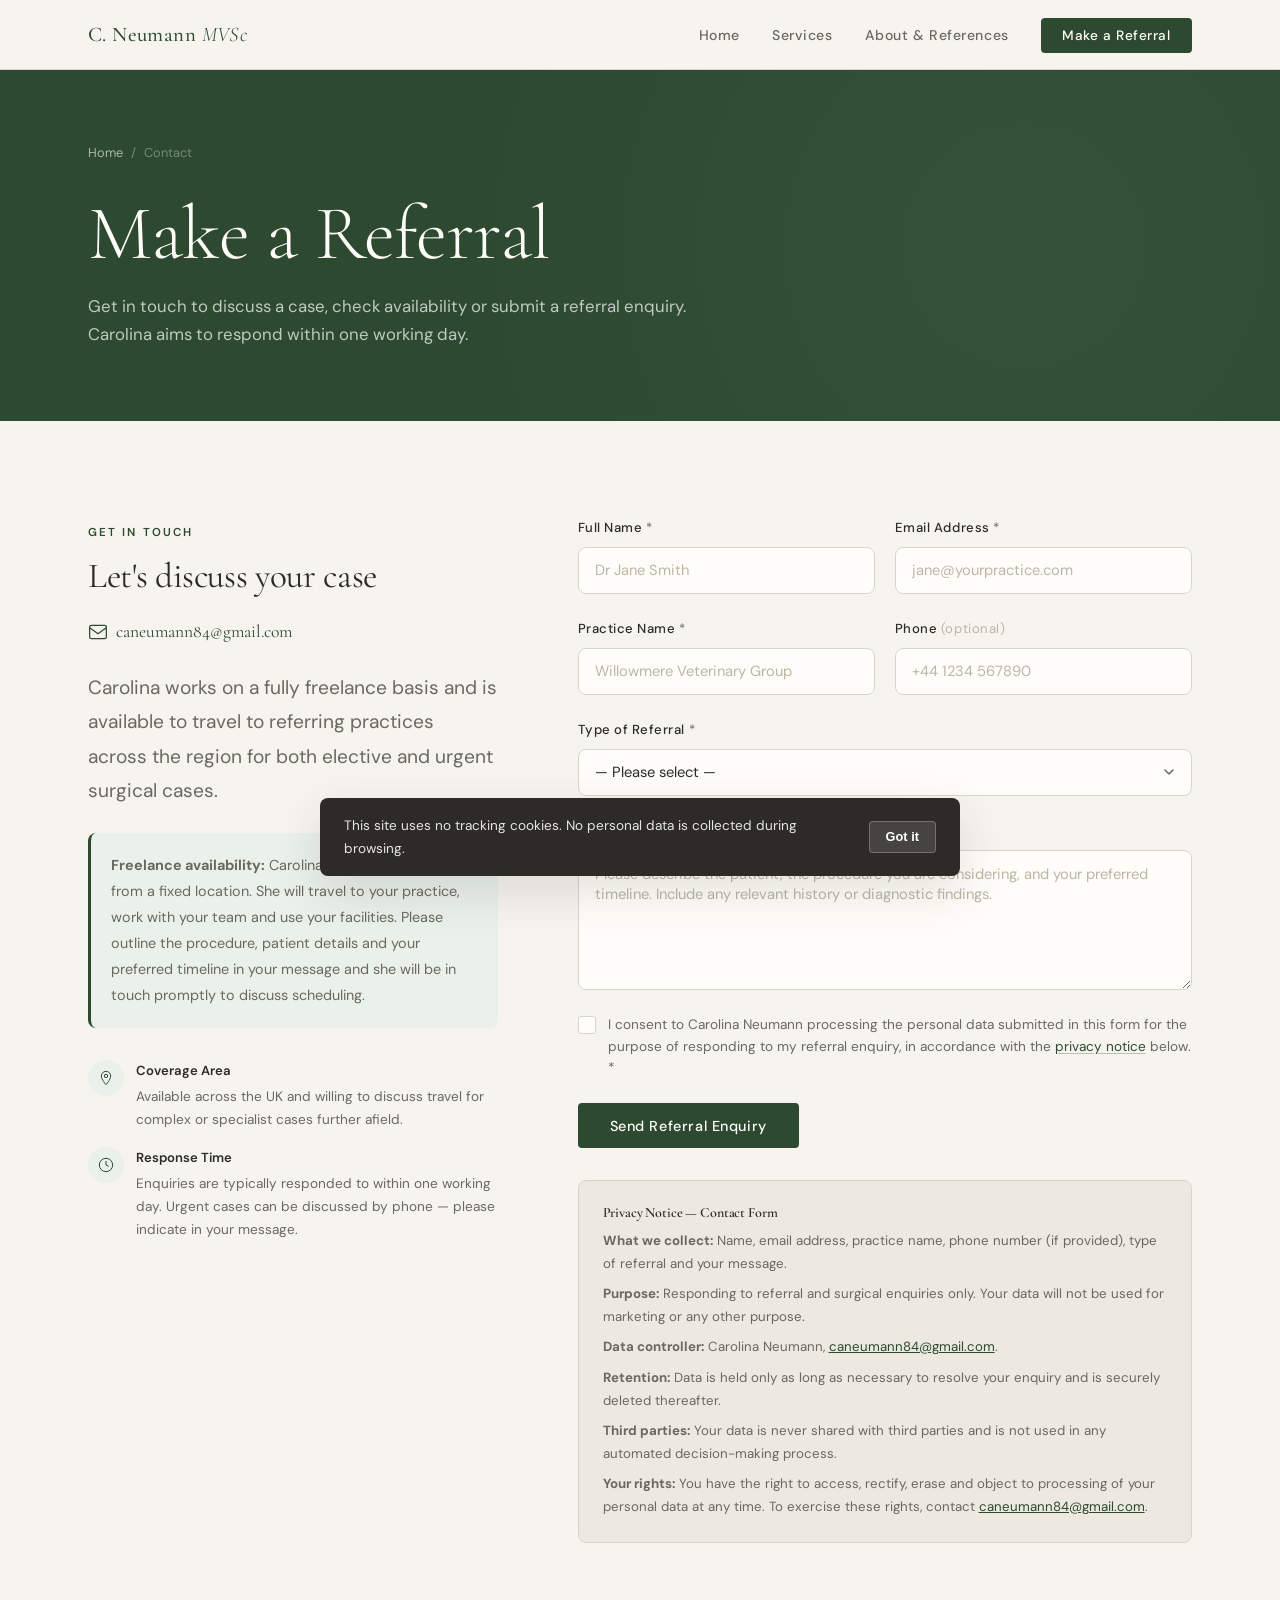
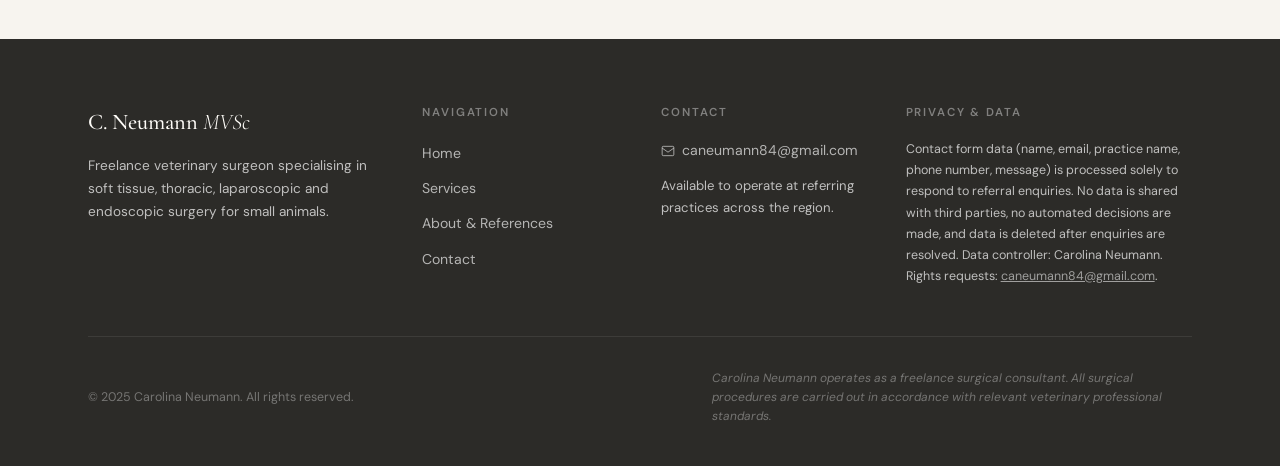
==== contact.html @ 595d8299 "Add complete multi-page website for Carolina Neumann MVSc 4-page static site (index, services, refer" ====
<!DOCTYPE html>
<html lang="en">
<head>
  <meta charset="UTF-8" />
  <meta name="viewport" content="width=device-width, initial-scale=1.0" />
  <meta name="description" content="Contact Carolina Neumann MVSc to make a surgical referral or discuss an upcoming case. Available to operate at referring practices across the region." />
  <meta name="robots" content="index, follow" />

  <!-- Canonical & hreflang -->
  <link rel="canonical" href="https://www.neumannvet.es/contact.html" />
  <link rel="alternate" hreflang="es"        href="https://www.neumannvet.es/contact.html" />
  <link rel="alternate" hreflang="ca"        href="https://www.neumannvet.es/contact.html" />
  <link rel="alternate" hreflang="en"        href="https://www.neumannvet.es/contact.html" />
  <link rel="alternate" hreflang="x-default" href="https://www.neumannvet.es/contact.html" />

  <!-- Open Graph -->
  <meta property="og:type"        content="website" />
  <meta property="og:title"       content="Contact &amp; Referrals — Carolina Neumann MVSc" />
  <meta property="og:description" content="Make a surgical referral or discuss your case with Carolina Neumann, freelance veterinary surgeon." />
  <meta property="og:url"         content="https://www.neumannvet.es/contact.html" />

  <!-- Twitter Card -->
  <meta name="twitter:card"        content="summary_large_image" />
  <meta name="twitter:title"       content="Contact &amp; Referrals — Carolina Neumann MVSc" />
  <meta name="twitter:description" content="Make a surgical referral or discuss your case with Carolina Neumann." />

  <title>Contact &amp; Referrals — Carolina Neumann MVSc · Veterinary Surgeon</title>

  <link rel="preconnect" href="https://fonts.googleapis.com" />
  <link rel="preconnect" href="https://fonts.gstatic.com" crossorigin />
  <link rel="stylesheet" href="style.css" />
</head>
<body>

  <!-- ── Navigation ──────────────────────────────────────── -->
  <header class="nav" role="banner">
    <div class="container nav__inner">
      <a href="index.html" class="nav__brand" aria-label="Carolina Neumann — Home">
        C. Neumann <span>MVSc</span>
      </a>

      <nav aria-label="Primary navigation">
        <ul class="nav__links" role="list">
          <li><a href="index.html"      class="nav__link">Home</a></li>
          <li><a href="services.html"   class="nav__link">Services</a></li>
          <li><a href="references.html" class="nav__link">About &amp; References</a></li>
          <li><a href="contact.html"    class="nav__link nav__cta" aria-current="page">Make a Referral</a></li>
        </ul>
      </nav>

      <button class="nav__hamburger" aria-label="Open navigation menu" aria-expanded="false" aria-controls="mobileMenu">
        <span></span><span></span><span></span>
      </button>
    </div>
  </header>

  <!-- Mobile menu -->
  <nav id="mobileMenu" class="nav__mobile" aria-label="Mobile navigation">
    <a href="index.html"      class="nav__link">Home</a>
    <a href="services.html"   class="nav__link">Services</a>
    <a href="references.html" class="nav__link">About &amp; References</a>
    <a href="contact.html"    class="nav__link">Make a Referral</a>
  </nav>

  <main id="main-content">

    <!-- ── Page Header ───────────────────────────────────── -->
    <section class="page-header" aria-labelledby="pageTitle">
      <div class="container">
        <nav class="breadcrumb" aria-label="Breadcrumb">
          <a href="index.html">Home</a>
          <span aria-hidden="true">/</span>
          <span aria-current="page">Contact</span>
        </nav>
        <h1 id="pageTitle">Make a Referral</h1>
        <p>
          Get in touch to discuss a case, check availability or submit a referral enquiry.
          Carolina aims to respond within one working day.
        </p>
      </div>
    </section>

    <!-- ── Contact Section ───────────────────────────────── -->
    <section class="section" aria-labelledby="contactTitle">
      <div class="container contact-grid">

        <!-- Left: Contact Info -->
        <div class="contact-info reveal">
          <span class="section-label">Get in Touch</span>
          <h2 id="contactTitle" style="margin-bottom:1.25rem; font-size:clamp(1.6rem,3vw,2.2rem);">
            Let's discuss your case
          </h2>

          <a href="mailto:caneumann84@gmail.com" class="contact-info__email">
            <svg viewBox="0 0 24 24" aria-hidden="true"><rect x="2" y="4" width="20" height="16" rx="2"/><path d="M2 7l10 7 10-7"/></svg>
            caneumann84@gmail.com
          </a>

          <p class="lead" style="margin-bottom:1.5rem;">
            Carolina works on a fully freelance basis and is available to travel to
            referring practices across the region for both elective and urgent surgical cases.
          </p>

          <div class="contact-note" role="note">
            <strong>Freelance availability:</strong> Carolina does not operate from a fixed
            location. She will travel to your practice, work with your team and use your
            facilities. Please outline the procedure, patient details and your preferred
            timeline in your message and she will be in touch promptly to discuss scheduling.
          </div>

          <div class="stack mt-md" style="gap:1rem;">

            <div style="display:flex; gap:0.75rem; align-items:flex-start;">
              <div style="width:36px;height:36px;min-width:36px;border-radius:50%;background:var(--clr-green-lt);display:flex;align-items:center;justify-content:center;">
                <svg width="16" height="16" viewBox="0 0 24 24" fill="none" stroke="var(--clr-green)" stroke-width="1.5" aria-hidden="true"><path d="M12 2C8.1 2 5 5.1 5 9c0 5.2 7 13 7 13s7-7.8 7-13c0-3.9-3.1-7-7-7z"/><circle cx="12" cy="9" r="2.5"/></svg>
              </div>
              <div>
                <div style="font-size:0.82rem;font-weight:600;margin-bottom:0.15rem;">Coverage Area</div>
                <p style="font-size:0.85rem;color:var(--clr-muted);max-width:100%;">Available across the UK and willing to discuss travel for complex or specialist cases further afield.</p>
              </div>
            </div>

            <div style="display:flex; gap:0.75rem; align-items:flex-start;">
              <div style="width:36px;height:36px;min-width:36px;border-radius:50%;background:var(--clr-green-lt);display:flex;align-items:center;justify-content:center;">
                <svg width="16" height="16" viewBox="0 0 24 24" fill="none" stroke="var(--clr-green)" stroke-width="1.5" aria-hidden="true"><circle cx="12" cy="12" r="10"/><polyline points="12 6 12 12 16 14"/></svg>
              </div>
              <div>
                <div style="font-size:0.82rem;font-weight:600;margin-bottom:0.15rem;">Response Time</div>
                <p style="font-size:0.85rem;color:var(--clr-muted);max-width:100%;">Enquiries are typically responded to within one working day. Urgent cases can be discussed by phone — please indicate in your message.</p>
              </div>
            </div>

          </div>
        </div>

        <!-- Right: Form -->
        <div class="reveal reveal-delay-1">

          <form
            id="contactForm"
            novalidate
            aria-labelledby="formTitle"
          >
            <h3 id="formTitle" class="sr-only">Referral enquiry form</h3>

            <div class="form">

              <div class="form__row">

                <div class="form__group" data-field="name">
                  <label class="form__label" for="name">Full Name <span aria-hidden="true">*</span></label>
                  <input
                    class="form__input"
                    type="text"
                    id="name"
                    name="name"
                    autocomplete="name"
                    placeholder="Dr Jane Smith"
                    aria-required="true"
                    aria-describedby="name-error"
                  />
                  <span class="form__error" id="name-error" role="alert" aria-live="polite"></span>
                </div>

                <div class="form__group" data-field="email">
                  <label class="form__label" for="email">Email Address <span aria-hidden="true">*</span></label>
                  <input
                    class="form__input"
                    type="email"
                    id="email"
                    name="email"
                    autocomplete="email"
                    placeholder="jane@yourpractice.com"
                    aria-required="true"
                    aria-describedby="email-error"
                  />
                  <span class="form__error" id="email-error" role="alert" aria-live="polite"></span>
                </div>

              </div>

              <div class="form__row">

                <div class="form__group" data-field="practice">
                  <label class="form__label" for="practice">Practice Name <span aria-hidden="true">*</span></label>
                  <input
                    class="form__input"
                    type="text"
                    id="practice"
                    name="practice"
                    autocomplete="organization"
                    placeholder="Willowmere Veterinary Group"
                    aria-required="true"
                    aria-describedby="practice-error"
                  />
                  <span class="form__error" id="practice-error" role="alert" aria-live="polite"></span>
                </div>

                <div class="form__group" data-field="phone">
                  <label class="form__label" for="phone">Phone <span style="font-weight:400; color:var(--clr-stone);">(optional)</span></label>
                  <input
                    class="form__input"
                    type="tel"
                    id="phone"
                    name="phone"
                    autocomplete="tel"
                    placeholder="+44 1234 567890"
                    aria-describedby="phone-hint"
                  />
                  <span id="phone-hint" class="form__error" style="display:none;"></span>
                </div>

              </div>

              <div class="form__group" data-field="referral">
                <label class="form__label" for="referral">Type of Referral <span aria-hidden="true">*</span></label>
                <select
                  class="form__select"
                  id="referral"
                  name="referral"
                  aria-required="true"
                  aria-describedby="referral-error"
                >
                  <option value="">— Please select —</option>
                  <option value="soft-tissue">Soft Tissue Surgery</option>
                  <option value="thoracic">Thoracic Surgery</option>
                  <option value="laparoscopic">Laparoscopic Surgery</option>
                  <option value="endoscopy">Endoscopy</option>
                  <option value="other">Other / Unsure</option>
                </select>
                <span class="form__error" id="referral-error" role="alert" aria-live="polite"></span>
              </div>

              <div class="form__group" data-field="message">
                <label class="form__label" for="message">
                  Message <span aria-hidden="true">*</span>
                </label>
                <textarea
                  class="form__textarea"
                  id="message"
                  name="message"
                  placeholder="Please describe the patient, the procedure you are considering, and your preferred timeline. Include any relevant history or diagnostic findings."
                  aria-required="true"
                  aria-describedby="message-error"
                ></textarea>
                <span class="form__error" id="message-error" role="alert" aria-live="polite"></span>
              </div>

              <!-- GDPR Consent -->
              <div class="form__group" data-field="gdpr">
                <label class="form__checkbox">
                  <input
                    type="checkbox"
                    id="gdpr"
                    name="gdpr"
                    aria-required="true"
                    aria-describedby="gdpr-error gdpr-notice"
                  />
                  <span class="form__checkbox-label">
                    I consent to Carolina Neumann processing the personal data submitted in
                    this form for the purpose of responding to my referral enquiry, in
                    accordance with the
                    <a href="#gdpr-policy">privacy notice</a> below.
                    <span aria-hidden="true"> *</span>
                  </span>
                </label>
                <span class="form__error" id="gdpr-error" role="alert" aria-live="polite"></span>
              </div>

              <button type="submit" class="btn btn--primary" style="align-self:flex-start; min-width:200px;">
                Send Referral Enquiry
              </button>

            </div><!-- /.form -->
          </form>

          <!-- Success message -->
          <div
            id="formSuccess"
            class="form__success"
            role="alert"
            aria-live="polite"
            tabindex="-1"
          >
            <h4>Enquiry received</h4>
            <p>Thank you, Carolina will be in touch shortly.</p>
          </div>

          <!-- GDPR Notice -->
          <div class="gdpr-box mt-md" id="gdpr-policy" role="region" aria-labelledby="gdprHeading">
            <h4 id="gdprHeading">Privacy Notice — Contact Form</h4>
            <p>
              <strong>What we collect:</strong> Name, email address, practice name,
              phone number (if provided), type of referral and your message.
            </p>
            <p style="margin-top:0.5rem;">
              <strong>Purpose:</strong> Responding to referral and surgical enquiries only.
              Your data will not be used for marketing or any other purpose.
            </p>
            <p style="margin-top:0.5rem;">
              <strong>Data controller:</strong> Carolina Neumann,
              <a href="mailto:caneumann84@gmail.com">caneumann84@gmail.com</a>.
            </p>
            <p style="margin-top:0.5rem;">
              <strong>Retention:</strong> Data is held only as long as necessary to resolve
              your enquiry and is securely deleted thereafter.
            </p>
            <p style="margin-top:0.5rem;">
              <strong>Third parties:</strong> Your data is never shared with third parties
              and is not used in any automated decision-making process.
            </p>
            <p style="margin-top:0.5rem;">
              <strong>Your rights:</strong> You have the right to access, rectify, erase
              and object to processing of your personal data at any time. To exercise these
              rights, contact
              <a href="mailto:caneumann84@gmail.com">caneumann84@gmail.com</a>.
            </p>
          </div>

        </div><!-- /right col -->

      </div>
    </section>

  </main>

  <!-- ── Footer ────────────────────────────────────────────── -->
  <footer class="footer" role="contentinfo">
    <div class="container">
      <div class="footer__grid">

        <div>
          <div class="footer__brand">C. Neumann <span>MVSc</span></div>
          <p class="footer__tagline">
            Freelance veterinary surgeon specialising in soft tissue, thoracic,
            laparoscopic and endoscopic surgery for small animals.
          </p>
        </div>

        <div>
          <div class="footer__heading">Navigation</div>
          <ul class="footer__links" role="list">
            <li><a href="index.html"      class="footer__link">Home</a></li>
            <li><a href="services.html"   class="footer__link">Services</a></li>
            <li><a href="references.html" class="footer__link">About &amp; References</a></li>
            <li><a href="contact.html"    class="footer__link">Contact</a></li>
          </ul>
        </div>

        <div>
          <div class="footer__heading">Contact</div>
          <a href="mailto:caneumann84@gmail.com" class="footer__email">
            <svg width="14" height="14" viewBox="0 0 24 24" fill="none" stroke="currentColor" stroke-width="1.5" aria-hidden="true"><rect x="2" y="4" width="20" height="16" rx="2"/><path d="M2 7l10 7 10-7"/></svg>
            caneumann84@gmail.com
          </a>
          <p class="footer__tagline" style="font-size:0.82rem;">
            Available to operate at referring practices across the region.
          </p>
        </div>

        <div>
          <div class="footer__heading">Privacy &amp; Data</div>
          <p class="footer__gdpr">
            Contact form data (name, email, practice name, phone number, message) is
            processed solely to respond to referral enquiries. No data is shared with
            third parties, no automated decisions are made, and data is deleted after
            enquiries are resolved. Data controller: Carolina Neumann.
            Rights requests: <a href="mailto:caneumann84@gmail.com">caneumann84@gmail.com</a>.
          </p>
        </div>

      </div>

      <div class="footer__bottom">
        <p>&copy; 2025 Carolina Neumann. All rights reserved.</p>
        <p class="footer__disclaimer">
          Carolina Neumann operates as a freelance surgical consultant. All surgical
          procedures are carried out in accordance with relevant veterinary professional standards.
        </p>
      </div>
    </div>
  </footer>

  <!-- ── Cookie Banner ──────────────────────────────────────── -->
  <div class="cookie-banner" role="region" aria-label="Cookie notice" id="cookieBanner">
    <p>This site uses no tracking cookies. No personal data is collected during browsing.</p>
    <button class="cookie-banner__btn" aria-label="Dismiss cookie notice">Got it</button>
  </div>

  <!-- Visually hidden utility class -->
  <style>.sr-only{position:absolute;width:1px;height:1px;padding:0;margin:-1px;overflow:hidden;clip:rect(0,0,0,0);white-space:nowrap;border:0;}</style>

  <script src="main.js" defer></script>
</body>
</html>
---- style.css ----
/* ============================================================
   C. Neumann MVSc — Shared Stylesheet
   ============================================================ */

/* ── Google Fonts ─────────────────────────────────────────── */
@import url('https://fonts.googleapis.com/css2?family=Cormorant+Garamond:ital,wght@0,300;0,400;0,500;0,600;0,700;1,400;1,500&family=DM+Sans:ital,opsz,wght@0,9..40,300;0,9..40,400;0,9..40,500;0,9..40,600;1,9..40,400&display=swap');

/* ── CSS Custom Properties ───────────────────────────────── */
:root {
  --clr-bg:        #F7F4EF;
  --clr-bg-alt:    #EDE9E1;
  --clr-green:     #2D4A30;
  --clr-green-mid: #3E6441;
  --clr-green-lt:  #EAF0EA;
  --clr-stone:     #BEB5A4;
  --clr-text:      #2C2B28;
  --clr-muted:     #6B6860;
  --clr-white:     #FFFDF9;
  --clr-border:    #D9D4CA;

  --ff-serif: 'Cormorant Garamond', Georgia, serif;
  --ff-sans:  'DM Sans', system-ui, sans-serif;

  --nav-h: 70px;
  --max-w: 1200px;
  --section-gap: 6rem;

  --radius-sm: 4px;
  --radius-md: 8px;
  --radius-lg: 16px;

  --shadow-sm: 0 2px 8px rgba(44, 43, 40, 0.06);
  --shadow-md: 0 6px 24px rgba(44, 43, 40, 0.10);
  --shadow-lg: 0 16px 48px rgba(44, 43, 40, 0.13);

  --transition: 0.3s ease;
}

/* ── Reset & Base ─────────────────────────────────────────── */
*, *::before, *::after { box-sizing: border-box; margin: 0; padding: 0; }

html {
  scroll-behavior: smooth;
  font-size: 16px;
  -webkit-text-size-adjust: 100%;
}

body {
  background-color: var(--clr-bg);
  color: var(--clr-text);
  font-family: var(--ff-sans);
  font-weight: 400;
  line-height: 1.7;
  padding-top: var(--nav-h);
  overflow-x: hidden;
}

img { display: block; max-width: 100%; }
a  { color: inherit; text-decoration: none; }

ul, ol { list-style: none; }

/* ── Typography ───────────────────────────────────────────── */
h1, h2, h3, h4 {
  font-family: var(--ff-serif);
  font-weight: 500;
  line-height: 1.2;
  letter-spacing: -0.01em;
  color: var(--clr-text);
}

h1 { font-size: clamp(2.8rem, 6vw, 5rem); font-weight: 300; }
h2 { font-size: clamp(2rem, 4vw, 3rem); font-weight: 400; }
h3 { font-size: clamp(1.3rem, 2.5vw, 1.8rem); font-weight: 500; }
h4 { font-size: 1.15rem; font-weight: 600; }

p { max-width: 68ch; }

.lead {
  font-size: clamp(1rem, 1.6vw, 1.2rem);
  color: var(--clr-muted);
  line-height: 1.8;
}

.section-label {
  display: inline-block;
  font-family: var(--ff-sans);
  font-size: 0.72rem;
  font-weight: 600;
  letter-spacing: 0.18em;
  text-transform: uppercase;
  color: var(--clr-green);
  margin-bottom: 0.75rem;
}

/* ── Layout Utilities ─────────────────────────────────────── */
.container {
  width: min(var(--max-w), 100%);
  margin-inline: auto;
  padding-inline: clamp(1.25rem, 4vw, 3rem);
}

.section {
  padding-block: var(--section-gap);
}

.section--alt {
  background-color: var(--clr-bg-alt);
}

.section--dark {
  background-color: var(--clr-green);
  color: var(--clr-white);
}

.section--dark h1,
.section--dark h2,
.section--dark h3,
.section--dark p {
  color: var(--clr-white);
}

.text-center { text-align: center; }
.text-center p { margin-inline: auto; }

.grid-2 {
  display: grid;
  grid-template-columns: repeat(auto-fit, minmax(min(100%, 460px), 1fr));
  gap: 2rem;
}

.grid-3 {
  display: grid;
  grid-template-columns: repeat(auto-fit, minmax(min(100%, 300px), 1fr));
  gap: 1.75rem;
}

.grid-4 {
  display: grid;
  grid-template-columns: repeat(auto-fit, minmax(min(100%, 240px), 1fr));
  gap: 1.5rem;
}

.stack { display: flex; flex-direction: column; gap: 1rem; }
.mt-xs { margin-top: 0.5rem; }
.mt-sm { margin-top: 1rem; }
.mt-md { margin-top: 2rem; }
.mt-lg { margin-top: 3rem; }

/* ── Buttons ──────────────────────────────────────────────── */
.btn {
  display: inline-flex;
  align-items: center;
  gap: 0.5rem;
  padding: 0.85rem 2rem;
  border-radius: var(--radius-sm);
  font-family: var(--ff-sans);
  font-size: 0.9rem;
  font-weight: 500;
  letter-spacing: 0.04em;
  cursor: pointer;
  transition: background var(--transition), color var(--transition),
              transform var(--transition), box-shadow var(--transition);
  border: none;
}

.btn--primary {
  background-color: var(--clr-green);
  color: var(--clr-white);
}
.btn--primary:hover {
  background-color: var(--clr-green-mid);
  transform: translateY(-1px);
  box-shadow: var(--shadow-md);
}

.btn--outline {
  background-color: transparent;
  color: var(--clr-green);
  border: 1.5px solid var(--clr-green);
}
.btn--outline:hover {
  background-color: var(--clr-green);
  color: var(--clr-white);
  transform: translateY(-1px);
}

.btn--outline-white {
  background-color: transparent;
  color: var(--clr-white);
  border: 1.5px solid rgba(255,255,255,0.6);
}
.btn--outline-white:hover {
  background-color: rgba(255,255,255,0.1);
  border-color: var(--clr-white);
}

/* ── Navigation ───────────────────────────────────────────── */
.nav {
  position: fixed;
  top: 0;
  left: 0;
  right: 0;
  height: var(--nav-h);
  z-index: 100;
  background-color: rgba(247, 244, 239, 0.92);
  backdrop-filter: blur(12px);
  -webkit-backdrop-filter: blur(12px);
  border-bottom: 1px solid var(--clr-border);
  transition: box-shadow var(--transition), background var(--transition);
}

.nav.scrolled {
  box-shadow: var(--shadow-sm);
}

.nav__inner {
  display: flex;
  align-items: center;
  justify-content: space-between;
  height: 100%;
}

.nav__brand {
  font-family: var(--ff-serif);
  font-size: 1.3rem;
  font-weight: 500;
  color: var(--clr-green);
  letter-spacing: 0.02em;
  white-space: nowrap;
}
.nav__brand span {
  font-style: italic;
  font-weight: 300;
}

.nav__links {
  display: flex;
  align-items: center;
  gap: 2rem;
}

.nav__link {
  font-size: 0.88rem;
  font-weight: 500;
  letter-spacing: 0.04em;
  color: var(--clr-muted);
  transition: color var(--transition);
  position: relative;
  padding-bottom: 2px;
}

.nav__link::after {
  content: '';
  position: absolute;
  bottom: -2px;
  left: 0;
  width: 0;
  height: 1.5px;
  background-color: var(--clr-green);
  transition: width var(--transition);
}

.nav__link:hover,
.nav__link.active {
  color: var(--clr-green);
}

.nav__link:hover::after,
.nav__link.active::after {
  width: 100%;
}

.nav__cta {
  font-size: 0.85rem;
  font-weight: 500;
  padding: 0.55rem 1.35rem;
  border-radius: var(--radius-sm);
  background-color: var(--clr-green);
  color: var(--clr-white) !important;
  transition: background var(--transition), transform var(--transition);
}
.nav__cta:hover { background-color: var(--clr-green-mid); transform: translateY(-1px); }
.nav__cta::after { display: none; }

/* Hamburger */
.nav__hamburger {
  display: none;
  flex-direction: column;
  justify-content: space-between;
  width: 26px;
  height: 18px;
  cursor: pointer;
  background: none;
  border: none;
  padding: 0;
  z-index: 200;
}

.nav__hamburger span {
  display: block;
  height: 2px;
  background-color: var(--clr-green);
  border-radius: 2px;
  transition: transform var(--transition), opacity var(--transition);
}

.nav__hamburger.open span:nth-child(1) { transform: translateY(8px) rotate(45deg); }
.nav__hamburger.open span:nth-child(2) { opacity: 0; }
.nav__hamburger.open span:nth-child(3) { transform: translateY(-8px) rotate(-45deg); }

/* Mobile Menu Overlay */
.nav__mobile {
  display: none;
  position: fixed;
  inset: 0;
  top: var(--nav-h);
  background-color: var(--clr-bg);
  flex-direction: column;
  align-items: center;
  justify-content: center;
  gap: 2.5rem;
  z-index: 99;
  opacity: 0;
  pointer-events: none;
  transition: opacity var(--transition);
}

.nav__mobile.open {
  opacity: 1;
  pointer-events: all;
}

.nav__mobile .nav__link {
  font-family: var(--ff-serif);
  font-size: 2rem;
  font-weight: 400;
  color: var(--clr-text);
}

/* ── Hero ─────────────────────────────────────────────────── */
.hero {
  position: relative;
  min-height: calc(100svh - var(--nav-h));
  display: flex;
  align-items: center;
  background-color: var(--clr-green);
  overflow: hidden;
}

/* Subtle decorative texture */
.hero::before {
  content: '';
  position: absolute;
  inset: 0;
  background-image:
    radial-gradient(circle at 70% 30%, rgba(255,255,255,0.04) 0%, transparent 50%),
    radial-gradient(circle at 20% 80%, rgba(255,255,255,0.03) 0%, transparent 40%);
  pointer-events: none;
}

/* Decorative large circle */
.hero::after {
  content: '';
  position: absolute;
  right: -10%;
  top: -10%;
  width: 60%;
  aspect-ratio: 1;
  border-radius: 50%;
  border: 1px solid rgba(255,255,255,0.07);
  pointer-events: none;
}

.hero__inner {
  position: relative;
  z-index: 1;
  padding-block: clamp(4rem, 10vh, 8rem);
}

.hero__kicker {
  display: inline-block;
  font-family: var(--ff-sans);
  font-size: 0.72rem;
  font-weight: 600;
  letter-spacing: 0.22em;
  text-transform: uppercase;
  color: rgba(255,255,255,0.6);
  margin-bottom: 1.25rem;
  padding: 0.4rem 0.9rem;
  border: 1px solid rgba(255,255,255,0.2);
  border-radius: 100px;
}

.hero__title {
  color: var(--clr-white);
  max-width: 14ch;
  margin-bottom: 1.5rem;
}

.hero__title em {
  display: block;
  font-style: italic;
  font-weight: 300;
  color: rgba(255,255,255,0.75);
}

.hero__tagline {
  font-size: clamp(1rem, 1.5vw, 1.2rem);
  color: rgba(255,255,255,0.8);
  max-width: 52ch;
  line-height: 1.8;
  margin-bottom: 2.5rem;
}

.hero__actions {
  display: flex;
  flex-wrap: wrap;
  gap: 1rem;
  align-items: center;
}

.hero__scroll {
  position: absolute;
  bottom: 2.5rem;
  left: 50%;
  transform: translateX(-50%);
  display: flex;
  flex-direction: column;
  align-items: center;
  gap: 0.5rem;
  color: rgba(255,255,255,0.45);
  font-size: 0.7rem;
  letter-spacing: 0.12em;
  text-transform: uppercase;
  animation: scrollPulse 2.5s ease-in-out infinite;
}

.hero__scroll svg {
  width: 20px;
  height: 20px;
  stroke: currentColor;
  fill: none;
  stroke-width: 1.5;
  stroke-linecap: round;
  stroke-linejoin: round;
}

@keyframes scrollPulse {
  0%, 100% { opacity: 0.45; transform: translateX(-50%) translateY(0); }
  50%       { opacity: 0.8;  transform: translateX(-50%) translateY(4px); }
}

/* ── Cards ────────────────────────────────────────────────── */
.card {
  background-color: var(--clr-white);
  border: 1px solid var(--clr-border);
  border-radius: var(--radius-lg);
  padding: 2rem;
  transition: transform var(--transition), box-shadow var(--transition);
}

.card:hover {
  transform: translateY(-4px);
  box-shadow: var(--shadow-md);
}

.card__icon {
  width: 52px;
  height: 52px;
  border-radius: var(--radius-md);
  background-color: var(--clr-green-lt);
  display: flex;
  align-items: center;
  justify-content: center;
  margin-bottom: 1.25rem;
  flex-shrink: 0;
}

.card__icon svg {
  width: 26px;
  height: 26px;
  stroke: var(--clr-green);
  fill: none;
  stroke-width: 1.5;
  stroke-linecap: round;
  stroke-linejoin: round;
}

.card h3 {
  font-size: 1.25rem;
  margin-bottom: 0.6rem;
}

.card p {
  font-size: 0.92rem;
  color: var(--clr-muted);
  line-height: 1.7;
  max-width: 100%;
}

/* ── Trust / Why Refer Section ────────────────────────────── */
.trust-grid {
  display: grid;
  grid-template-columns: repeat(auto-fit, minmax(min(100%, 280px), 1fr));
  gap: 1px;
  border: 1px solid var(--clr-border);
  border-radius: var(--radius-lg);
  overflow: hidden;
  background-color: var(--clr-border);
}

.trust-item {
  background-color: var(--clr-white);
  padding: 2.25rem 2rem;
  display: flex;
  gap: 1.25rem;
  align-items: flex-start;
  transition: background var(--transition);
}

.trust-item:hover { background-color: var(--clr-green-lt); }

.trust-item__num {
  font-family: var(--ff-serif);
  font-size: 2.5rem;
  font-weight: 300;
  color: var(--clr-stone);
  line-height: 1;
  flex-shrink: 0;
  width: 2.5rem;
}

.trust-item__body h4 { margin-bottom: 0.3rem; }
.trust-item__body p  { font-size: 0.88rem; color: var(--clr-muted); max-width: 100%; }

/* ── Services Detail ──────────────────────────────────────── */
.service-block {
  display: grid;
  grid-template-columns: 1fr 2fr;
  gap: 3rem;
  padding-block: 3.5rem;
  border-bottom: 1px solid var(--clr-border);
  align-items: start;
}

.service-block:last-child { border-bottom: none; }

.service-block__meta { position: sticky; top: calc(var(--nav-h) + 2rem); }

.service-block__num {
  font-family: var(--ff-serif);
  font-size: 4rem;
  font-weight: 300;
  color: var(--clr-border);
  line-height: 1;
  margin-bottom: 0.5rem;
}

.service-block__title {
  font-size: 1.6rem;
  margin-bottom: 0.5rem;
}

.service-block__tag {
  display: inline-block;
  font-size: 0.7rem;
  font-weight: 600;
  letter-spacing: 0.12em;
  text-transform: uppercase;
  padding: 0.25rem 0.75rem;
  background-color: var(--clr-green-lt);
  color: var(--clr-green);
  border-radius: 100px;
}

.service-block__content p {
  color: var(--clr-muted);
  max-width: 100%;
  margin-bottom: 1.5rem;
}

.procedure-list {
  display: flex;
  flex-wrap: wrap;
  gap: 0.5rem;
  margin-top: 1rem;
}

.procedure-tag {
  font-size: 0.82rem;
  padding: 0.3rem 0.8rem;
  border: 1px solid var(--clr-border);
  border-radius: 100px;
  color: var(--clr-text);
  background-color: var(--clr-bg);
  transition: background var(--transition), border-color var(--transition);
}

.procedure-tag:hover {
  background-color: var(--clr-green-lt);
  border-color: var(--clr-green);
  color: var(--clr-green);
}

.checklist {
  display: flex;
  flex-direction: column;
  gap: 0.6rem;
}

.checklist li {
  display: flex;
  gap: 0.75rem;
  align-items: flex-start;
  font-size: 0.92rem;
  color: var(--clr-muted);
}

.checklist li::before {
  content: '';
  display: inline-block;
  width: 18px;
  height: 18px;
  min-width: 18px;
  border-radius: 50%;
  background-color: var(--clr-green-lt);
  background-image: url("data:image/svg+xml,%3Csvg xmlns='http://www.w3.org/2000/svg' viewBox='0 0 16 16' fill='none' stroke='%232D4A30' stroke-width='2' stroke-linecap='round' stroke-linejoin='round'%3E%3Cpath d='M3 8l3 3 7-7'/%3E%3C/svg%3E");
  background-repeat: no-repeat;
  background-position: center;
  background-size: 10px;
  margin-top: 2px;
}

/* ── Equipment Requirements ────────────────────────────────── */
.equipment-box {
  background-color: var(--clr-green);
  border-radius: var(--radius-lg);
  padding: 3rem;
  color: var(--clr-white);
}

.equipment-box h3 { color: var(--clr-white); margin-bottom: 0.5rem; }
.equipment-box p  { color: rgba(255,255,255,0.75); max-width: 100%; margin-bottom: 2rem; }

.equipment-grid {
  display: grid;
  grid-template-columns: repeat(auto-fit, minmax(200px, 1fr));
  gap: 1.5rem;
}

.equipment-item h4 {
  font-family: var(--ff-sans);
  font-size: 0.78rem;
  font-weight: 600;
  letter-spacing: 0.1em;
  text-transform: uppercase;
  color: rgba(255,255,255,0.55);
  margin-bottom: 0.5rem;
}

.equipment-item ul li {
  font-size: 0.88rem;
  color: rgba(255,255,255,0.85);
  padding: 0.25rem 0;
  border-bottom: 1px solid rgba(255,255,255,0.1);
}

/* ── Bio / References ─────────────────────────────────────── */
.bio-grid {
  display: grid;
  grid-template-columns: 1fr 1.6fr;
  gap: 4rem;
  align-items: start;
}

.bio-photo {
  position: sticky;
  top: calc(var(--nav-h) + 2rem);
}

.avatar-box {
  aspect-ratio: 3/4;
  max-height: 500px;
  background: linear-gradient(145deg, var(--clr-bg-alt) 0%, var(--clr-stone) 100%);
  border-radius: var(--radius-lg);
  display: flex;
  flex-direction: column;
  align-items: center;
  justify-content: center;
  gap: 0.75rem;
}

.avatar-initials {
  width: 96px;
  height: 96px;
  border-radius: 50%;
  background-color: var(--clr-green);
  display: flex;
  align-items: center;
  justify-content: center;
  font-family: var(--ff-serif);
  font-size: 2rem;
  font-weight: 500;
  color: var(--clr-white);
  letter-spacing: 0.05em;
}

.avatar-label {
  font-size: 0.78rem;
  color: var(--clr-muted);
  letter-spacing: 0.08em;
}

.credential-badges {
  display: flex;
  flex-wrap: wrap;
  gap: 0.5rem;
  margin-top: 1.5rem;
}

.badge {
  font-size: 0.75rem;
  font-weight: 600;
  letter-spacing: 0.06em;
  padding: 0.35rem 0.85rem;
  border-radius: var(--radius-sm);
  background-color: var(--clr-green-lt);
  color: var(--clr-green);
  border: 1px solid rgba(45, 74, 48, 0.15);
}

/* Publications */
.publication-list {
  display: flex;
  flex-direction: column;
  gap: 1.25rem;
}

.publication-item {
  padding: 1.25rem 1.5rem;
  border-left: 3px solid var(--clr-green);
  background-color: var(--clr-white);
  border-radius: 0 var(--radius-md) var(--radius-md) 0;
}

.publication-item__title {
  font-family: var(--ff-serif);
  font-size: 1.05rem;
  font-weight: 500;
  margin-bottom: 0.3rem;
}

.publication-item__meta {
  font-size: 0.83rem;
  color: var(--clr-muted);
}

.publication-item__journal {
  font-style: italic;
}

/* Testimonials */
.testimonial-grid {
  display: grid;
  grid-template-columns: repeat(auto-fit, minmax(min(100%, 300px), 1fr));
  gap: 1.5rem;
}

.testimonial {
  background-color: var(--clr-white);
  border: 1px solid var(--clr-border);
  border-radius: var(--radius-lg);
  padding: 2rem;
  position: relative;
}

.testimonial::before {
  content: '"';
  font-family: var(--ff-serif);
  font-size: 5rem;
  line-height: 1;
  color: var(--clr-green-lt);
  position: absolute;
  top: 0.75rem;
  left: 1.5rem;
}

.testimonial__text {
  font-size: 0.95rem;
  color: var(--clr-muted);
  line-height: 1.8;
  margin-bottom: 1.25rem;
  margin-top: 1rem;
  max-width: 100%;
}

.testimonial__author {
  display: flex;
  align-items: center;
  gap: 0.75rem;
}

.testimonial__avatar {
  width: 40px;
  height: 40px;
  border-radius: 50%;
  background-color: var(--clr-bg-alt);
  display: flex;
  align-items: center;
  justify-content: center;
  font-size: 0.78rem;
  font-weight: 600;
  color: var(--clr-muted);
  flex-shrink: 0;
}

.testimonial__name {
  font-size: 0.88rem;
  font-weight: 600;
}

.testimonial__role {
  font-size: 0.78rem;
  color: var(--clr-muted);
}

/* Affiliations */
.affiliation-list {
  display: flex;
  flex-wrap: wrap;
  gap: 1rem;
}

.affiliation-item {
  display: flex;
  align-items: center;
  gap: 0.75rem;
  padding: 0.85rem 1.25rem;
  background-color: var(--clr-white);
  border: 1px solid var(--clr-border);
  border-radius: var(--radius-md);
  font-size: 0.88rem;
  font-weight: 500;
}

.affiliation-item svg {
  width: 18px;
  height: 18px;
  stroke: var(--clr-green);
  fill: none;
  stroke-width: 1.5;
}

/* ── Contact Page ─────────────────────────────────────────── */
.contact-grid {
  display: grid;
  grid-template-columns: 1fr 1.5fr;
  gap: 5rem;
  align-items: start;
}

.contact-info { position: sticky; top: calc(var(--nav-h) + 2rem); }

.contact-info__email {
  display: inline-flex;
  align-items: center;
  gap: 0.5rem;
  font-family: var(--ff-serif);
  font-size: 1.1rem;
  color: var(--clr-green);
  margin-bottom: 1.5rem;
  transition: color var(--transition);
}
.contact-info__email:hover { color: var(--clr-green-mid); }

.contact-info__email svg {
  width: 20px;
  height: 20px;
  stroke: currentColor;
  fill: none;
  stroke-width: 1.5;
}

.contact-note {
  font-size: 0.9rem;
  color: var(--clr-muted);
  line-height: 1.8;
  max-width: 100%;
  padding: 1.25rem;
  background-color: var(--clr-green-lt);
  border-radius: var(--radius-md);
  border-left: 3px solid var(--clr-green);
}

/* Form */
.form {
  display: flex;
  flex-direction: column;
  gap: 1.5rem;
}

.form__row {
  display: grid;
  grid-template-columns: 1fr 1fr;
  gap: 1.25rem;
}

.form__group {
  display: flex;
  flex-direction: column;
  gap: 0.45rem;
}

.form__label {
  font-size: 0.82rem;
  font-weight: 500;
  letter-spacing: 0.04em;
  color: var(--clr-text);
}

.form__label span {
  color: var(--clr-muted);
  font-weight: 400;
}

.form__input,
.form__select,
.form__textarea {
  width: 100%;
  padding: 0.8rem 1rem;
  background-color: var(--clr-white);
  border: 1.5px solid var(--clr-border);
  border-radius: var(--radius-md);
  font-family: var(--ff-sans);
  font-size: 0.92rem;
  color: var(--clr-text);
  transition: border-color var(--transition), box-shadow var(--transition);
  appearance: none;
  -webkit-appearance: none;
}

.form__input::placeholder,
.form__textarea::placeholder { color: var(--clr-stone); }

.form__input:focus,
.form__select:focus,
.form__textarea:focus {
  outline: none;
  border-color: var(--clr-green);
  box-shadow: 0 0 0 3px rgba(45, 74, 48, 0.08);
}

.form__select {
  background-image: url("data:image/svg+xml,%3Csvg xmlns='http://www.w3.org/2000/svg' viewBox='0 0 16 16' fill='none' stroke='%236B6860' stroke-width='1.5' stroke-linecap='round' stroke-linejoin='round'%3E%3Cpath d='M4 6l4 4 4-4'/%3E%3C/svg%3E");
  background-repeat: no-repeat;
  background-position: right 0.85rem center;
  background-size: 16px;
  padding-right: 2.5rem;
  cursor: pointer;
}

.form__textarea {
  resize: vertical;
  min-height: 140px;
}

.form__checkbox {
  display: flex;
  align-items: flex-start;
  gap: 0.75rem;
  cursor: pointer;
}

.form__checkbox input[type="checkbox"] {
  width: 18px;
  height: 18px;
  min-width: 18px;
  margin-top: 2px;
  border: 1.5px solid var(--clr-border);
  border-radius: 3px;
  appearance: none;
  -webkit-appearance: none;
  background-color: var(--clr-white);
  cursor: pointer;
  transition: background var(--transition), border-color var(--transition);
  position: relative;
}

.form__checkbox input[type="checkbox"]:checked {
  background-color: var(--clr-green);
  border-color: var(--clr-green);
}

.form__checkbox input[type="checkbox"]:checked::after {
  content: '';
  position: absolute;
  inset: 0;
  background-image: url("data:image/svg+xml,%3Csvg xmlns='http://www.w3.org/2000/svg' viewBox='0 0 16 16' fill='none' stroke='white' stroke-width='2.5' stroke-linecap='round' stroke-linejoin='round'%3E%3Cpath d='M3 8l3 3 7-7'/%3E%3C/svg%3E");
  background-repeat: no-repeat;
  background-position: center;
  background-size: 10px;
}

.form__checkbox-label {
  font-size: 0.85rem;
  color: var(--clr-muted);
  line-height: 1.6;
}

.form__checkbox-label a {
  color: var(--clr-green);
  text-decoration: underline;
  text-decoration-color: rgba(45,74,48,0.3);
  text-underline-offset: 2px;
}

.form__error {
  font-size: 0.78rem;
  color: #C0392B;
  display: none;
}

.form__group.has-error .form__input,
.form__group.has-error .form__select,
.form__group.has-error .form__textarea {
  border-color: #C0392B;
}

.form__group.has-error .form__error { display: block; }

.form__success {
  display: none;
  padding: 1.5rem 2rem;
  background-color: var(--clr-green-lt);
  border: 1px solid rgba(45,74,48,0.2);
  border-radius: var(--radius-md);
  text-align: center;
}

.form__success h4 {
  font-family: var(--ff-serif);
  font-size: 1.3rem;
  color: var(--clr-green);
  margin-bottom: 0.4rem;
}

.form__success p {
  font-size: 0.9rem;
  color: var(--clr-muted);
  max-width: 100%;
}

/* GDPR Box */
.gdpr-box {
  background-color: var(--clr-bg-alt);
  border: 1px solid var(--clr-border);
  border-radius: var(--radius-md);
  padding: 1.5rem;
  font-size: 0.83rem;
  color: var(--clr-muted);
  line-height: 1.7;
  max-width: 100%;
}

.gdpr-box h4 {
  font-size: 0.88rem;
  margin-bottom: 0.5rem;
  color: var(--clr-text);
}

.gdpr-box a { color: var(--clr-green); text-decoration: underline; }

/* ── Cookie Banner ────────────────────────────────────────── */
.cookie-banner {
  position: fixed;
  bottom: 1.5rem;
  left: 50%;
  transform: translateX(-50%);
  width: min(96%, 640px);
  background-color: var(--clr-text);
  color: rgba(255,255,255,0.88);
  border-radius: var(--radius-md);
  padding: 1rem 1.5rem;
  display: flex;
  align-items: center;
  justify-content: space-between;
  gap: 1rem;
  z-index: 500;
  box-shadow: var(--shadow-lg);
  transition: opacity 0.4s ease, transform 0.4s ease;
}

.cookie-banner.hidden {
  opacity: 0;
  transform: translateX(-50%) translateY(1rem);
  pointer-events: none;
}

.cookie-banner p { font-size: 0.85rem; max-width: 100%; color: rgba(255,255,255,0.88); }

.cookie-banner__btn {
  flex-shrink: 0;
  font-size: 0.8rem;
  font-weight: 600;
  padding: 0.45rem 1rem;
  background-color: rgba(255,255,255,0.12);
  color: white;
  border: 1px solid rgba(255,255,255,0.25);
  border-radius: var(--radius-sm);
  cursor: pointer;
  white-space: nowrap;
  transition: background var(--transition);
}

.cookie-banner__btn:hover { background-color: rgba(255,255,255,0.2); }

/* ── Page Header (inner pages) ────────────────────────────── */
.page-header {
  background-color: var(--clr-green);
  padding-block: clamp(3.5rem, 8vh, 6rem);
  position: relative;
  overflow: hidden;
}

.page-header::before {
  content: '';
  position: absolute;
  inset: 0;
  background-image: radial-gradient(circle at 80% 50%, rgba(255,255,255,0.04) 0%, transparent 55%);
  pointer-events: none;
}

.page-header h1 {
  color: var(--clr-white);
  max-width: 18ch;
  position: relative;
  margin-bottom: 0.75rem;
}

.page-header p {
  color: rgba(255,255,255,0.7);
  font-size: 1.05rem;
  max-width: 55ch;
  position: relative;
}

/* Breadcrumb */
.breadcrumb {
  display: flex;
  align-items: center;
  gap: 0.5rem;
  font-size: 0.8rem;
  color: rgba(255,255,255,0.5);
  margin-bottom: 1.5rem;
  position: relative;
}

.breadcrumb a { color: rgba(255,255,255,0.6); transition: color var(--transition); }
.breadcrumb a:hover { color: rgba(255,255,255,0.9); }
.breadcrumb span { color: rgba(255,255,255,0.35); }

/* ── Footer ───────────────────────────────────────────────── */
.footer {
  background-color: var(--clr-text);
  color: rgba(255,255,255,0.7);
  padding-block: 4rem 2.5rem;
}

.footer__grid {
  display: grid;
  grid-template-columns: 1.5fr 1fr 1fr 1.5fr;
  gap: 3rem;
  padding-bottom: 3rem;
  border-bottom: 1px solid rgba(255,255,255,0.08);
  margin-bottom: 2rem;
}

.footer__brand {
  font-family: var(--ff-serif);
  font-size: 1.4rem;
  font-weight: 500;
  color: var(--clr-white);
  margin-bottom: 0.75rem;
}

.footer__brand span { font-style: italic; font-weight: 300; }

.footer__tagline {
  font-size: 0.85rem;
  line-height: 1.7;
  max-width: 100%;
}

.footer__heading {
  font-family: var(--ff-sans);
  font-size: 0.72rem;
  font-weight: 600;
  letter-spacing: 0.16em;
  text-transform: uppercase;
  color: rgba(255,255,255,0.4);
  margin-bottom: 1rem;
}

.footer__links {
  display: flex;
  flex-direction: column;
  gap: 0.5rem;
}

.footer__link {
  font-size: 0.88rem;
  color: rgba(255,255,255,0.65);
  transition: color var(--transition);
}

.footer__link:hover { color: var(--clr-white); }

.footer__email {
  font-size: 0.88rem;
  color: rgba(255,255,255,0.65);
  display: flex;
  align-items: center;
  gap: 0.4rem;
  margin-bottom: 0.75rem;
  transition: color var(--transition);
}

.footer__email:hover { color: var(--clr-white); }

.footer__gdpr {
  font-size: 0.78rem;
  line-height: 1.7;
  max-width: 100%;
}

.footer__gdpr a { color: rgba(255,255,255,0.55); text-decoration: underline; }
.footer__gdpr a:hover { color: var(--clr-white); }

.footer__bottom {
  display: flex;
  flex-wrap: wrap;
  justify-content: space-between;
  align-items: center;
  gap: 1rem;
  font-size: 0.78rem;
  color: rgba(255,255,255,0.35);
}

.footer__disclaimer {
  font-size: 0.75rem;
  color: rgba(255,255,255,0.35);
  font-style: italic;
  max-width: 60ch;
  line-height: 1.6;
}

/* ── Scroll Reveal Animations ─────────────────────────────── */
.reveal {
  opacity: 0;
  transform: translateY(28px);
  transition: opacity 0.7s ease, transform 0.7s ease;
}

.reveal.revealed {
  opacity: 1;
  transform: translateY(0);
}

.reveal-delay-1 { transition-delay: 0.1s; }
.reveal-delay-2 { transition-delay: 0.2s; }
.reveal-delay-3 { transition-delay: 0.3s; }
.reveal-delay-4 { transition-delay: 0.4s; }

/* ── Divider ──────────────────────────────────────────────── */
.divider {
  height: 1px;
  background: linear-gradient(90deg, transparent, var(--clr-border), transparent);
  border: none;
  margin: 0;
}

/* ── Section Title ────────────────────────────────────────── */
.section-header { margin-bottom: 3rem; }
.section-header h2 { margin-bottom: 0.75rem; }
.section-header p { color: var(--clr-muted); font-size: 1rem; }

/* ── Responsive ───────────────────────────────────────────── */
@media (max-width: 900px) {
  .service-block {
    grid-template-columns: 1fr;
    gap: 1.5rem;
  }
  .service-block__meta { position: static; }

  .bio-grid {
    grid-template-columns: 1fr;
  }
  .bio-photo { position: static; margin-bottom: 2rem; }
  .avatar-box { max-height: 280px; aspect-ratio: 16/9; }

  .contact-grid {
    grid-template-columns: 1fr;
    gap: 3rem;
  }
  .contact-info { position: static; }

  .footer__grid {
    grid-template-columns: 1fr 1fr;
    gap: 2rem;
  }
}

@media (max-width: 720px) {
  :root { --section-gap: 4rem; }

  .nav__links { display: none; }
  .nav__hamburger { display: flex; }
  .nav__mobile { display: flex; }

  .form__row { grid-template-columns: 1fr; }

  .footer__grid { grid-template-columns: 1fr; gap: 2rem; }

  .hero__actions { flex-direction: column; align-items: flex-start; }
}

@media (max-width: 480px) {
  :root { --nav-h: 60px; }
  .btn { width: 100%; justify-content: center; }
  .hero__actions .btn { width: auto; }
}

/* ── Print ────────────────────────────────────────────────── */
@media print {
  .nav, .cookie-banner, .hero__scroll { display: none; }
  body { padding-top: 0; }
}
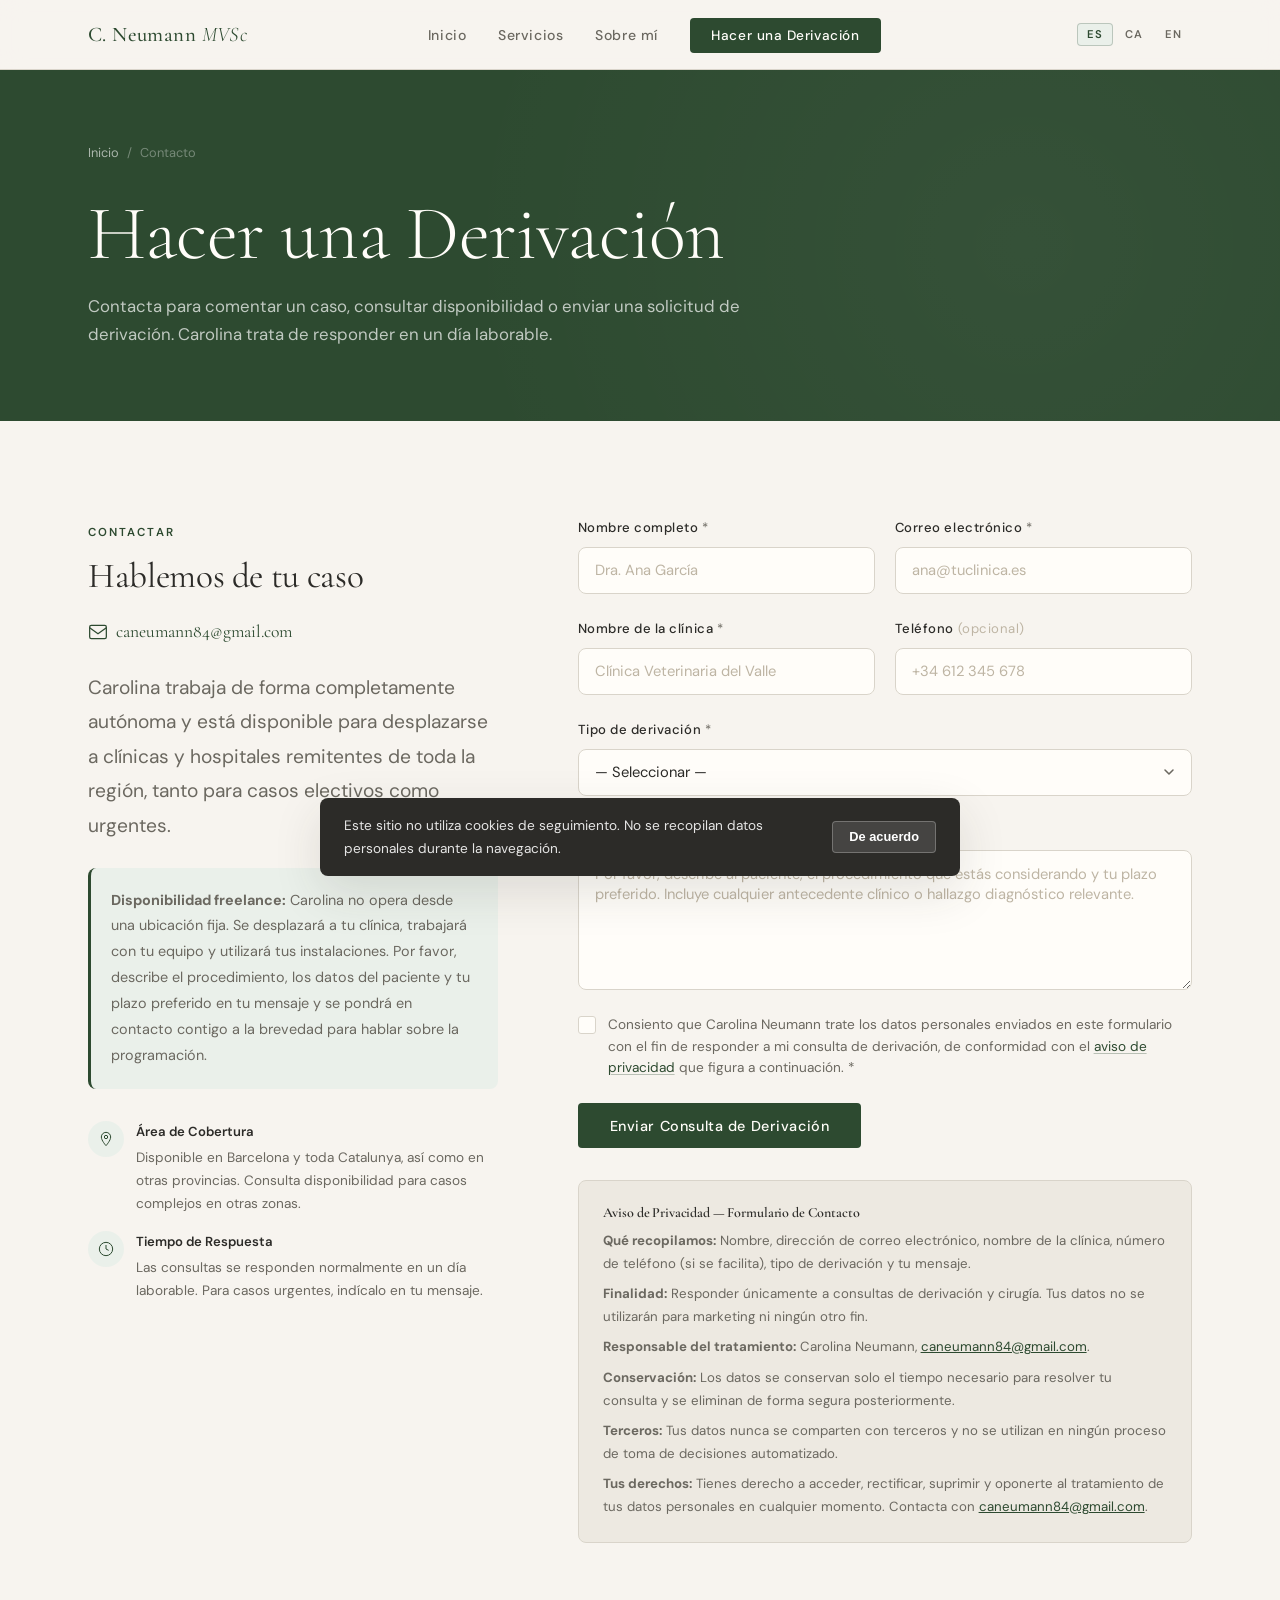
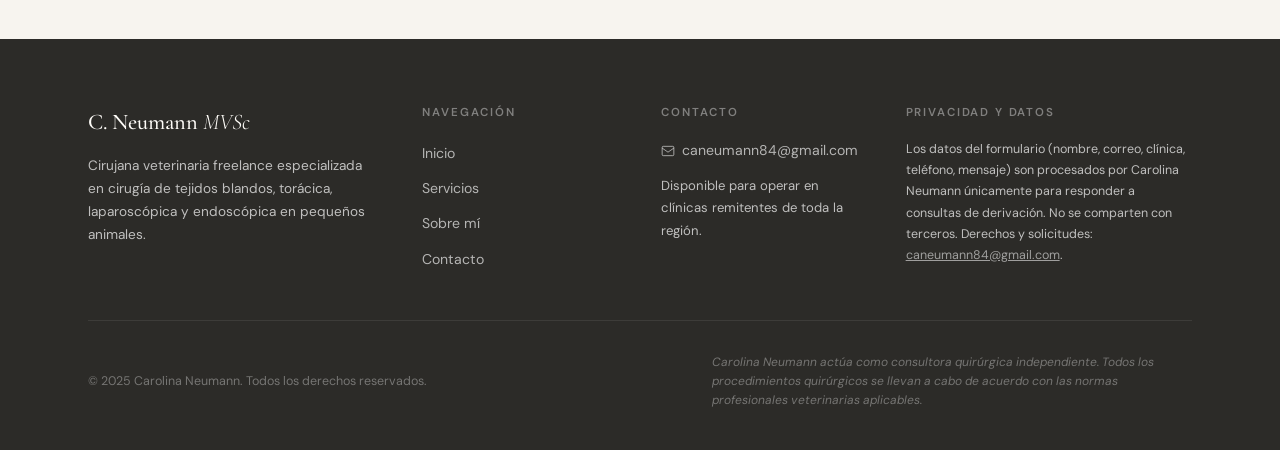
==== commit a6533d3f: "Convert site to Spanish with Google Translate (CA/EN), update bio and photo - Set Spanish as default" ====
--- a/contact.html
+++ b/contact.html
@@ -1,9 +1,9 @@
 <!DOCTYPE html>
-<html lang="en">
+<html lang="es">
 <head>
   <meta charset="UTF-8" />
   <meta name="viewport" content="width=device-width, initial-scale=1.0" />
-  <meta name="description" content="Contact Carolina Neumann MVSc to make a surgical referral or discuss an upcoming case. Available to operate at referring practices across the region." />
+  <meta name="description" content="Contacta con Carolina Neumann para hacer una derivación quirúrgica o comentar un caso próximo. Disponible para operar en clínicas de toda la región." />
   <meta name="robots" content="index, follow" />
 
   <!-- Canonical & hreflang -->
@@ -15,16 +15,15 @@
 
   <!-- Open Graph -->
   <meta property="og:type"        content="website" />
-  <meta property="og:title"       content="Contact &amp; Referrals — Carolina Neumann MVSc" />
-  <meta property="og:description" content="Make a surgical referral or discuss your case with Carolina Neumann, freelance veterinary surgeon." />
+  <meta property="og:title"       content="Contacto y Derivaciones — Carolina Neumann MVSc" />
+  <meta property="og:description" content="Contacta con Carolina Neumann para hacer una derivación quirúrgica o comentar un caso." />
   <meta property="og:url"         content="https://www.neumannvet.es/contact.html" />
 
-  <!-- Twitter Card -->
   <meta name="twitter:card"        content="summary_large_image" />
-  <meta name="twitter:title"       content="Contact &amp; Referrals — Carolina Neumann MVSc" />
-  <meta name="twitter:description" content="Make a surgical referral or discuss your case with Carolina Neumann." />
-
-  <title>Contact &amp; Referrals — Carolina Neumann MVSc · Veterinary Surgeon</title>
+  <meta name="twitter:title"       content="Contacto y Derivaciones — Carolina Neumann MVSc" />
+  <meta name="twitter:description" content="Contacta con Carolina Neumann para hacer una derivación quirúrgica." />
+
+  <title>Contacto y Derivaciones — Carolina Neumann MVSc · Cirujana Veterinaria</title>
 
   <link rel="preconnect" href="https://fonts.googleapis.com" />
   <link rel="preconnect" href="https://fonts.gstatic.com" crossorigin />
@@ -32,63 +31,69 @@
 </head>
 <body>
 
+  <div id="google_translate_element" style="display:none" aria-hidden="true"></div>
+
   <!-- ── Navigation ──────────────────────────────────────── -->
   <header class="nav" role="banner">
     <div class="container nav__inner">
-      <a href="index.html" class="nav__brand" aria-label="Carolina Neumann — Home">
+      <a href="index.html" class="nav__brand" aria-label="Carolina Neumann — Inicio">
         C. Neumann <span>MVSc</span>
       </a>
-
-      <nav aria-label="Primary navigation">
+      <nav aria-label="Navegación principal">
         <ul class="nav__links" role="list">
-          <li><a href="index.html"      class="nav__link">Home</a></li>
-          <li><a href="services.html"   class="nav__link">Services</a></li>
-          <li><a href="references.html" class="nav__link">About &amp; References</a></li>
-          <li><a href="contact.html"    class="nav__link nav__cta" aria-current="page">Make a Referral</a></li>
+          <li><a href="index.html"      class="nav__link">Inicio</a></li>
+          <li><a href="services.html"   class="nav__link">Servicios</a></li>
+          <li><a href="references.html" class="nav__link">Sobre mí</a></li>
+          <li><a href="contact.html"    class="nav__link nav__cta" aria-current="page">Hacer una Derivación</a></li>
         </ul>
       </nav>
-
-      <button class="nav__hamburger" aria-label="Open navigation menu" aria-expanded="false" aria-controls="mobileMenu">
+      <div class="lang-switcher" role="group" aria-label="Seleccionar idioma">
+        <button class="lang-btn" data-lang="es" aria-pressed="true">ES</button>
+        <button class="lang-btn" data-lang="ca" aria-pressed="false">CA</button>
+        <button class="lang-btn" data-lang="en" aria-pressed="false">EN</button>
+      </div>
+      <button class="nav__hamburger" aria-label="Abrir menú de navegación" aria-expanded="false" aria-controls="mobileMenu">
         <span></span><span></span><span></span>
       </button>
     </div>
   </header>
 
-  <!-- Mobile menu -->
-  <nav id="mobileMenu" class="nav__mobile" aria-label="Mobile navigation">
-    <a href="index.html"      class="nav__link">Home</a>
-    <a href="services.html"   class="nav__link">Services</a>
-    <a href="references.html" class="nav__link">About &amp; References</a>
-    <a href="contact.html"    class="nav__link">Make a Referral</a>
+  <nav id="mobileMenu" class="nav__mobile" aria-label="Navegación móvil">
+    <a href="index.html"      class="nav__link">Inicio</a>
+    <a href="services.html"   class="nav__link">Servicios</a>
+    <a href="references.html" class="nav__link">Sobre mí</a>
+    <a href="contact.html"    class="nav__link">Hacer una Derivación</a>
+    <div class="lang-switcher" role="group" aria-label="Seleccionar idioma">
+      <button class="lang-btn" data-lang="es" aria-pressed="true">ES</button>
+      <button class="lang-btn" data-lang="ca" aria-pressed="false">CA</button>
+      <button class="lang-btn" data-lang="en" aria-pressed="false">EN</button>
+    </div>
   </nav>
 
   <main id="main-content">
 
-    <!-- ── Page Header ───────────────────────────────────── -->
+    <!-- ── Cabecera ──────────────────────────────────────── -->
     <section class="page-header" aria-labelledby="pageTitle">
       <div class="container">
-        <nav class="breadcrumb" aria-label="Breadcrumb">
-          <a href="index.html">Home</a>
+        <nav class="breadcrumb" aria-label="Ruta de navegación">
+          <a href="index.html">Inicio</a>
           <span aria-hidden="true">/</span>
-          <span aria-current="page">Contact</span>
+          <span aria-current="page">Contacto</span>
         </nav>
-        <h1 id="pageTitle">Make a Referral</h1>
-        <p>
-          Get in touch to discuss a case, check availability or submit a referral enquiry.
-          Carolina aims to respond within one working day.
-        </p>
+        <h1 id="pageTitle">Hacer una Derivación</h1>
+        <p>Contacta para comentar un caso, consultar disponibilidad o enviar una solicitud de derivación. Carolina trata de responder en un día laborable.</p>
       </div>
     </section>
 
-    <!-- ── Contact Section ───────────────────────────────── -->
+    <!-- ── Contacto ──────────────────────────────────────── -->
     <section class="section" aria-labelledby="contactTitle">
       <div class="container contact-grid">
 
-        <!-- Left: Contact Info -->
+        <!-- Izquierda: info -->
         <div class="contact-info reveal">
-          <span class="section-label">Get in Touch</span>
+          <span class="section-label">Contactar</span>
           <h2 id="contactTitle" style="margin-bottom:1.25rem; font-size:clamp(1.6rem,3vw,2.2rem);">
-            Let's discuss your case
+            Hablemos de tu caso
           </h2>
 
           <a href="mailto:caneumann84@gmail.com" class="contact-info__email">
@@ -97,15 +102,17 @@
           </a>
 
           <p class="lead" style="margin-bottom:1.5rem;">
-            Carolina works on a fully freelance basis and is available to travel to
-            referring practices across the region for both elective and urgent surgical cases.
+            Carolina trabaja de forma completamente autónoma y está disponible para desplazarse
+            a clínicas y hospitales remitentes de toda la región, tanto para casos electivos
+            como urgentes.
           </p>
 
           <div class="contact-note" role="note">
-            <strong>Freelance availability:</strong> Carolina does not operate from a fixed
-            location. She will travel to your practice, work with your team and use your
-            facilities. Please outline the procedure, patient details and your preferred
-            timeline in your message and she will be in touch promptly to discuss scheduling.
+            <strong>Disponibilidad freelance:</strong> Carolina no opera desde una ubicación fija.
+            Se desplazará a tu clínica, trabajará con tu equipo y utilizará tus instalaciones.
+            Por favor, describe el procedimiento, los datos del paciente y tu plazo preferido
+            en tu mensaje y se pondrá en contacto contigo a la brevedad para hablar sobre
+            la programación.
           </div>
 
           <div class="stack mt-md" style="gap:1rem;">
@@ -115,8 +122,8 @@
                 <svg width="16" height="16" viewBox="0 0 24 24" fill="none" stroke="var(--clr-green)" stroke-width="1.5" aria-hidden="true"><path d="M12 2C8.1 2 5 5.1 5 9c0 5.2 7 13 7 13s7-7.8 7-13c0-3.9-3.1-7-7-7z"/><circle cx="12" cy="9" r="2.5"/></svg>
               </div>
               <div>
-                <div style="font-size:0.82rem;font-weight:600;margin-bottom:0.15rem;">Coverage Area</div>
-                <p style="font-size:0.85rem;color:var(--clr-muted);max-width:100%;">Available across the UK and willing to discuss travel for complex or specialist cases further afield.</p>
+                <div style="font-size:0.82rem;font-weight:600;margin-bottom:0.15rem;">Área de Cobertura</div>
+                <p style="font-size:0.85rem;color:var(--clr-muted);max-width:100%;">Disponible en Barcelona y toda Catalunya, así como en otras provincias. Consulta disponibilidad para casos complejos en otras zonas.</p>
               </div>
             </div>
 
@@ -125,54 +132,40 @@
                 <svg width="16" height="16" viewBox="0 0 24 24" fill="none" stroke="var(--clr-green)" stroke-width="1.5" aria-hidden="true"><circle cx="12" cy="12" r="10"/><polyline points="12 6 12 12 16 14"/></svg>
               </div>
               <div>
-                <div style="font-size:0.82rem;font-weight:600;margin-bottom:0.15rem;">Response Time</div>
-                <p style="font-size:0.85rem;color:var(--clr-muted);max-width:100%;">Enquiries are typically responded to within one working day. Urgent cases can be discussed by phone — please indicate in your message.</p>
+                <div style="font-size:0.82rem;font-weight:600;margin-bottom:0.15rem;">Tiempo de Respuesta</div>
+                <p style="font-size:0.85rem;color:var(--clr-muted);max-width:100%;">Las consultas se responden normalmente en un día laborable. Para casos urgentes, indícalo en tu mensaje.</p>
               </div>
             </div>
 
           </div>
         </div>
 
-        <!-- Right: Form -->
+        <!-- Derecha: formulario -->
         <div class="reveal reveal-delay-1">
 
-          <form
-            id="contactForm"
-            novalidate
-            aria-labelledby="formTitle"
-          >
-            <h3 id="formTitle" class="sr-only">Referral enquiry form</h3>
+          <form id="contactForm" novalidate aria-labelledby="formTitle">
+            <h3 id="formTitle" class="sr-only">Formulario de consulta de derivación</h3>
 
             <div class="form">
 
               <div class="form__row">
 
                 <div class="form__group" data-field="name">
-                  <label class="form__label" for="name">Full Name <span aria-hidden="true">*</span></label>
-                  <input
-                    class="form__input"
-                    type="text"
-                    id="name"
-                    name="name"
-                    autocomplete="name"
-                    placeholder="Dr Jane Smith"
-                    aria-required="true"
-                    aria-describedby="name-error"
+                  <label class="form__label" for="name">Nombre completo <span aria-hidden="true">*</span></label>
+                  <input
+                    class="form__input" type="text" id="name" name="name"
+                    autocomplete="name" placeholder="Dra. Ana García"
+                    aria-required="true" aria-describedby="name-error"
                   />
                   <span class="form__error" id="name-error" role="alert" aria-live="polite"></span>
                 </div>
 
                 <div class="form__group" data-field="email">
-                  <label class="form__label" for="email">Email Address <span aria-hidden="true">*</span></label>
-                  <input
-                    class="form__input"
-                    type="email"
-                    id="email"
-                    name="email"
-                    autocomplete="email"
-                    placeholder="jane@yourpractice.com"
-                    aria-required="true"
-                    aria-describedby="email-error"
+                  <label class="form__label" for="email">Correo electrónico <span aria-hidden="true">*</span></label>
+                  <input
+                    class="form__input" type="email" id="email" name="email"
+                    autocomplete="email" placeholder="ana@tuclinica.es"
+                    aria-required="true" aria-describedby="email-error"
                   />
                   <span class="form__error" id="email-error" role="alert" aria-live="polite"></span>
                 </div>
@@ -182,85 +175,62 @@
               <div class="form__row">
 
                 <div class="form__group" data-field="practice">
-                  <label class="form__label" for="practice">Practice Name <span aria-hidden="true">*</span></label>
-                  <input
-                    class="form__input"
-                    type="text"
-                    id="practice"
-                    name="practice"
-                    autocomplete="organization"
-                    placeholder="Willowmere Veterinary Group"
-                    aria-required="true"
-                    aria-describedby="practice-error"
+                  <label class="form__label" for="practice">Nombre de la clínica <span aria-hidden="true">*</span></label>
+                  <input
+                    class="form__input" type="text" id="practice" name="practice"
+                    autocomplete="organization" placeholder="Clínica Veterinaria del Valle"
+                    aria-required="true" aria-describedby="practice-error"
                   />
                   <span class="form__error" id="practice-error" role="alert" aria-live="polite"></span>
                 </div>
 
                 <div class="form__group" data-field="phone">
-                  <label class="form__label" for="phone">Phone <span style="font-weight:400; color:var(--clr-stone);">(optional)</span></label>
-                  <input
-                    class="form__input"
-                    type="tel"
-                    id="phone"
-                    name="phone"
-                    autocomplete="tel"
-                    placeholder="+44 1234 567890"
-                    aria-describedby="phone-hint"
-                  />
-                  <span id="phone-hint" class="form__error" style="display:none;"></span>
+                  <label class="form__label" for="phone">Teléfono <span style="font-weight:400; color:var(--clr-stone);">(opcional)</span></label>
+                  <input
+                    class="form__input" type="tel" id="phone" name="phone"
+                    autocomplete="tel" placeholder="+34 612 345 678"
+                  />
                 </div>
 
               </div>
 
               <div class="form__group" data-field="referral">
-                <label class="form__label" for="referral">Type of Referral <span aria-hidden="true">*</span></label>
+                <label class="form__label" for="referral">Tipo de derivación <span aria-hidden="true">*</span></label>
                 <select
-                  class="form__select"
-                  id="referral"
-                  name="referral"
-                  aria-required="true"
-                  aria-describedby="referral-error"
+                  class="form__select" id="referral" name="referral"
+                  aria-required="true" aria-describedby="referral-error"
                 >
-                  <option value="">— Please select —</option>
-                  <option value="soft-tissue">Soft Tissue Surgery</option>
-                  <option value="thoracic">Thoracic Surgery</option>
-                  <option value="laparoscopic">Laparoscopic Surgery</option>
-                  <option value="endoscopy">Endoscopy</option>
-                  <option value="other">Other / Unsure</option>
+                  <option value="">— Seleccionar —</option>
+                  <option value="soft-tissue">Cirugía de Tejidos Blandos</option>
+                  <option value="thoracic">Cirugía Torácica</option>
+                  <option value="laparoscopic">Cirugía Laparoscópica</option>
+                  <option value="endoscopy">Endoscopia</option>
+                  <option value="other">Otro / No estoy seguro/a</option>
                 </select>
                 <span class="form__error" id="referral-error" role="alert" aria-live="polite"></span>
               </div>
 
               <div class="form__group" data-field="message">
-                <label class="form__label" for="message">
-                  Message <span aria-hidden="true">*</span>
-                </label>
+                <label class="form__label" for="message">Mensaje <span aria-hidden="true">*</span></label>
                 <textarea
-                  class="form__textarea"
-                  id="message"
-                  name="message"
-                  placeholder="Please describe the patient, the procedure you are considering, and your preferred timeline. Include any relevant history or diagnostic findings."
-                  aria-required="true"
-                  aria-describedby="message-error"
+                  class="form__textarea" id="message" name="message"
+                  placeholder="Por favor, describe al paciente, el procedimiento que estás considerando y tu plazo preferido. Incluye cualquier antecedente clínico o hallazgo diagnóstico relevante."
+                  aria-required="true" aria-describedby="message-error"
                 ></textarea>
                 <span class="form__error" id="message-error" role="alert" aria-live="polite"></span>
               </div>
 
-              <!-- GDPR Consent -->
+              <!-- Consentimiento RGPD -->
               <div class="form__group" data-field="gdpr">
                 <label class="form__checkbox">
                   <input
-                    type="checkbox"
-                    id="gdpr"
-                    name="gdpr"
-                    aria-required="true"
-                    aria-describedby="gdpr-error gdpr-notice"
+                    type="checkbox" id="gdpr" name="gdpr"
+                    aria-required="true" aria-describedby="gdpr-error gdpr-notice"
                   />
                   <span class="form__checkbox-label">
-                    I consent to Carolina Neumann processing the personal data submitted in
-                    this form for the purpose of responding to my referral enquiry, in
-                    accordance with the
-                    <a href="#gdpr-policy">privacy notice</a> below.
+                    Consiento que Carolina Neumann trate los datos personales enviados en este
+                    formulario con el fin de responder a mi consulta de derivación, de conformidad
+                    con el <a href="#gdpr-policy">aviso de privacidad</a> que figura a continuación.
                     <span aria-hidden="true"> *</span>
                   </span>
                 </label>
@@ -268,56 +238,30 @@
               </div>
 
               <button type="submit" class="btn btn--primary" style="align-self:flex-start; min-width:200px;">
-                Send Referral Enquiry
+                Enviar Consulta de Derivación
               </button>
 
-            </div><!-- /.form -->
+            </div>
           </form>
 
-          <!-- Success message -->
-          <div
-            id="formSuccess"
-            class="form__success"
-            role="alert"
-            aria-live="polite"
-            tabindex="-1"
-          >
-            <h4>Enquiry received</h4>
-            <p>Thank you, Carolina will be in touch shortly.</p>
+          <!-- Mensaje de éxito -->
+          <div id="formSuccess" class="form__success" role="alert" aria-live="polite" tabindex="-1">
+            <h4>Consulta recibida</h4>
+            <p>Gracias, Carolina se pondrá en contacto contigo en breve.</p>
           </div>
 
-          <!-- GDPR Notice -->
+          <!-- Aviso de privacidad RGPD -->
           <div class="gdpr-box mt-md" id="gdpr-policy" role="region" aria-labelledby="gdprHeading">
-            <h4 id="gdprHeading">Privacy Notice — Contact Form</h4>
-            <p>
-              <strong>What we collect:</strong> Name, email address, practice name,
-              phone number (if provided), type of referral and your message.
-            </p>
-            <p style="margin-top:0.5rem;">
-              <strong>Purpose:</strong> Responding to referral and surgical enquiries only.
-              Your data will not be used for marketing or any other purpose.
-            </p>
-            <p style="margin-top:0.5rem;">
-              <strong>Data controller:</strong> Carolina Neumann,
-              <a href="mailto:caneumann84@gmail.com">caneumann84@gmail.com</a>.
-            </p>
-            <p style="margin-top:0.5rem;">
-              <strong>Retention:</strong> Data is held only as long as necessary to resolve
-              your enquiry and is securely deleted thereafter.
-            </p>
-            <p style="margin-top:0.5rem;">
-              <strong>Third parties:</strong> Your data is never shared with third parties
-              and is not used in any automated decision-making process.
-            </p>
-            <p style="margin-top:0.5rem;">
-              <strong>Your rights:</strong> You have the right to access, rectify, erase
-              and object to processing of your personal data at any time. To exercise these
-              rights, contact
-              <a href="mailto:caneumann84@gmail.com">caneumann84@gmail.com</a>.
-            </p>
+            <h4 id="gdprHeading">Aviso de Privacidad — Formulario de Contacto</h4>
+            <p><strong>Qué recopilamos:</strong> Nombre, dirección de correo electrónico, nombre de la clínica, número de teléfono (si se facilita), tipo de derivación y tu mensaje.</p>
+            <p style="margin-top:0.5rem;"><strong>Finalidad:</strong> Responder únicamente a consultas de derivación y cirugía. Tus datos no se utilizarán para marketing ni ningún otro fin.</p>
+            <p style="margin-top:0.5rem;"><strong>Responsable del tratamiento:</strong> Carolina Neumann, <a href="mailto:caneumann84@gmail.com">caneumann84@gmail.com</a>.</p>
+            <p style="margin-top:0.5rem;"><strong>Conservación:</strong> Los datos se conservan solo el tiempo necesario para resolver tu consulta y se eliminan de forma segura posteriormente.</p>
+            <p style="margin-top:0.5rem;"><strong>Terceros:</strong> Tus datos nunca se comparten con terceros y no se utilizan en ningún proceso de toma de decisiones automatizado.</p>
+            <p style="margin-top:0.5rem;"><strong>Tus derechos:</strong> Tienes derecho a acceder, rectificar, suprimir y oponerte al tratamiento de tus datos personales en cualquier momento. Contacta con <a href="mailto:caneumann84@gmail.com">caneumann84@gmail.com</a>.</p>
           </div>
 
-        </div><!-- /right col -->
+        </div>
 
       </div>
     </section>
@@ -328,68 +272,47 @@
   <footer class="footer" role="contentinfo">
     <div class="container">
       <div class="footer__grid">
-
         <div>
           <div class="footer__brand">C. Neumann <span>MVSc</span></div>
-          <p class="footer__tagline">
-            Freelance veterinary surgeon specialising in soft tissue, thoracic,
-            laparoscopic and endoscopic surgery for small animals.
-          </p>
-        </div>
-
+          <p class="footer__tagline">Cirujana veterinaria freelance especializada en cirugía de tejidos blandos, torácica, laparoscópica y endoscópica en pequeños animales.</p>
+        </div>
         <div>
-          <div class="footer__heading">Navigation</div>
+          <div class="footer__heading">Navegación</div>
           <ul class="footer__links" role="list">
-            <li><a href="index.html"      class="footer__link">Home</a></li>
-            <li><a href="services.html"   class="footer__link">Services</a></li>
-            <li><a href="references.html" class="footer__link">About &amp; References</a></li>
-            <li><a href="contact.html"    class="footer__link">Contact</a></li>
+            <li><a href="index.html"      class="footer__link">Inicio</a></li>
+            <li><a href="services.html"   class="footer__link">Servicios</a></li>
+            <li><a href="references.html" class="footer__link">Sobre mí</a></li>
+            <li><a href="contact.html"    class="footer__link">Contacto</a></li>
           </ul>
         </div>
-
         <div>
-          <div class="footer__heading">Contact</div>
+          <div class="footer__heading">Contacto</div>
           <a href="mailto:caneumann84@gmail.com" class="footer__email">
             <svg width="14" height="14" viewBox="0 0 24 24" fill="none" stroke="currentColor" stroke-width="1.5" aria-hidden="true"><rect x="2" y="4" width="20" height="16" rx="2"/><path d="M2 7l10 7 10-7"/></svg>
             caneumann84@gmail.com
           </a>
-          <p class="footer__tagline" style="font-size:0.82rem;">
-            Available to operate at referring practices across the region.
-          </p>
-        </div>
-
+          <p class="footer__tagline" style="font-size:0.82rem;">Disponible para operar en clínicas remitentes de toda la región.</p>
+        </div>
         <div>
-          <div class="footer__heading">Privacy &amp; Data</div>
-          <p class="footer__gdpr">
-            Contact form data (name, email, practice name, phone number, message) is
-            processed solely to respond to referral enquiries. No data is shared with
-            third parties, no automated decisions are made, and data is deleted after
-            enquiries are resolved. Data controller: Carolina Neumann.
-            Rights requests: <a href="mailto:caneumann84@gmail.com">caneumann84@gmail.com</a>.
-          </p>
-        </div>
-
-      </div>
-
+          <div class="footer__heading">Privacidad y Datos</div>
+          <p class="footer__gdpr">Los datos del formulario (nombre, correo, clínica, teléfono, mensaje) son procesados por Carolina Neumann únicamente para responder a consultas de derivación. No se comparten con terceros. Derechos y solicitudes: <a href="mailto:caneumann84@gmail.com">caneumann84@gmail.com</a>.</p>
+        </div>
+      </div>
       <div class="footer__bottom">
-        <p>&copy; 2025 Carolina Neumann. All rights reserved.</p>
-        <p class="footer__disclaimer">
-          Carolina Neumann operates as a freelance surgical consultant. All surgical
-          procedures are carried out in accordance with relevant veterinary professional standards.
-        </p>
+        <p>&copy; 2025 Carolina Neumann. Todos los derechos reservados.</p>
+        <p class="footer__disclaimer">Carolina Neumann actúa como consultora quirúrgica independiente. Todos los procedimientos quirúrgicos se llevan a cabo de acuerdo con las normas profesionales veterinarias aplicables.</p>
       </div>
     </div>
   </footer>
 
-  <!-- ── Cookie Banner ──────────────────────────────────────── -->
-  <div class="cookie-banner" role="region" aria-label="Cookie notice" id="cookieBanner">
-    <p>This site uses no tracking cookies. No personal data is collected during browsing.</p>
-    <button class="cookie-banner__btn" aria-label="Dismiss cookie notice">Got it</button>
+  <div class="cookie-banner" role="region" aria-label="Aviso de cookies" id="cookieBanner">
+    <p>Este sitio no utiliza cookies de seguimiento. No se recopilan datos personales durante la navegación.</p>
+    <button class="cookie-banner__btn" aria-label="Cerrar aviso de cookies">De acuerdo</button>
   </div>
 
-  <!-- Visually hidden utility class -->
   <style>.sr-only{position:absolute;width:1px;height:1px;padding:0;margin:-1px;overflow:hidden;clip:rect(0,0,0,0);white-space:nowrap;border:0;}</style>
 
+  <script src="//translate.google.com/translate_a/element.js?cb=googleTranslateElementInit" defer></script>
   <script src="main.js" defer></script>
 </body>
 </html>
--- a/style.css
+++ b/style.css
@@ -1336,3 +1336,92 @@
   .nav, .cookie-banner, .hero__scroll { display: none; }
   body { padding-top: 0; }
 }
+
+/* ── Language Switcher ────────────────────────────────────── */
+.lang-switcher {
+  display: flex;
+  align-items: center;
+  gap: 2px;
+  margin-left: 1rem;
+}
+
+.lang-btn {
+  font-family: var(--ff-sans);
+  font-size: 0.7rem;
+  font-weight: 600;
+  letter-spacing: 0.1em;
+  padding: 0.28rem 0.55rem;
+  border: 1.5px solid transparent;
+  border-radius: var(--radius-sm);
+  background: none;
+  color: var(--clr-muted);
+  cursor: pointer;
+  transition: color var(--transition), border-color var(--transition),
+              background var(--transition);
+  line-height: 1;
+}
+
+.lang-btn:hover {
+  color: var(--clr-green);
+  border-color: var(--clr-border);
+}
+
+.lang-btn.active {
+  color: var(--clr-green);
+  background-color: var(--clr-green-lt);
+  border-color: rgba(45, 74, 48, 0.25);
+}
+
+/* Mobile nav lang switcher */
+.nav__mobile .lang-switcher {
+  margin-left: 0;
+  margin-top: 1rem;
+  gap: 0.5rem;
+}
+
+.nav__mobile .lang-btn {
+  font-size: 1rem;
+  padding: 0.5rem 1rem;
+  border-color: var(--clr-border);
+}
+
+/* ── Hide Google Translate default UI ─────────────────────── */
+.goog-te-banner-frame,
+.goog-te-balloon-frame,
+#goog-gt-tt,
+.goog-tooltip,
+.goog-tooltip:hover,
+.goog-text-highlight {
+  display: none !important;
+}
+
+body {
+  top: 0 !important;
+  position: static !important;
+}
+
+.skiptranslate {
+  display: none !important;
+}
+
+/* Keep translated text readable */
+font[color] { color: inherit !important; }
+
+/* Photo on references page */
+.bio-photo-img {
+  width: 100%;
+  aspect-ratio: 3/4;
+  max-height: 500px;
+  object-fit: cover;
+  object-position: center top;
+  border-radius: var(--radius-lg);
+  display: block;
+}
+
+@media (max-width: 900px) {
+  .bio-photo-img {
+    max-height: 360px;
+    aspect-ratio: 4/3;
+    object-position: center 20%;
+  }
+}
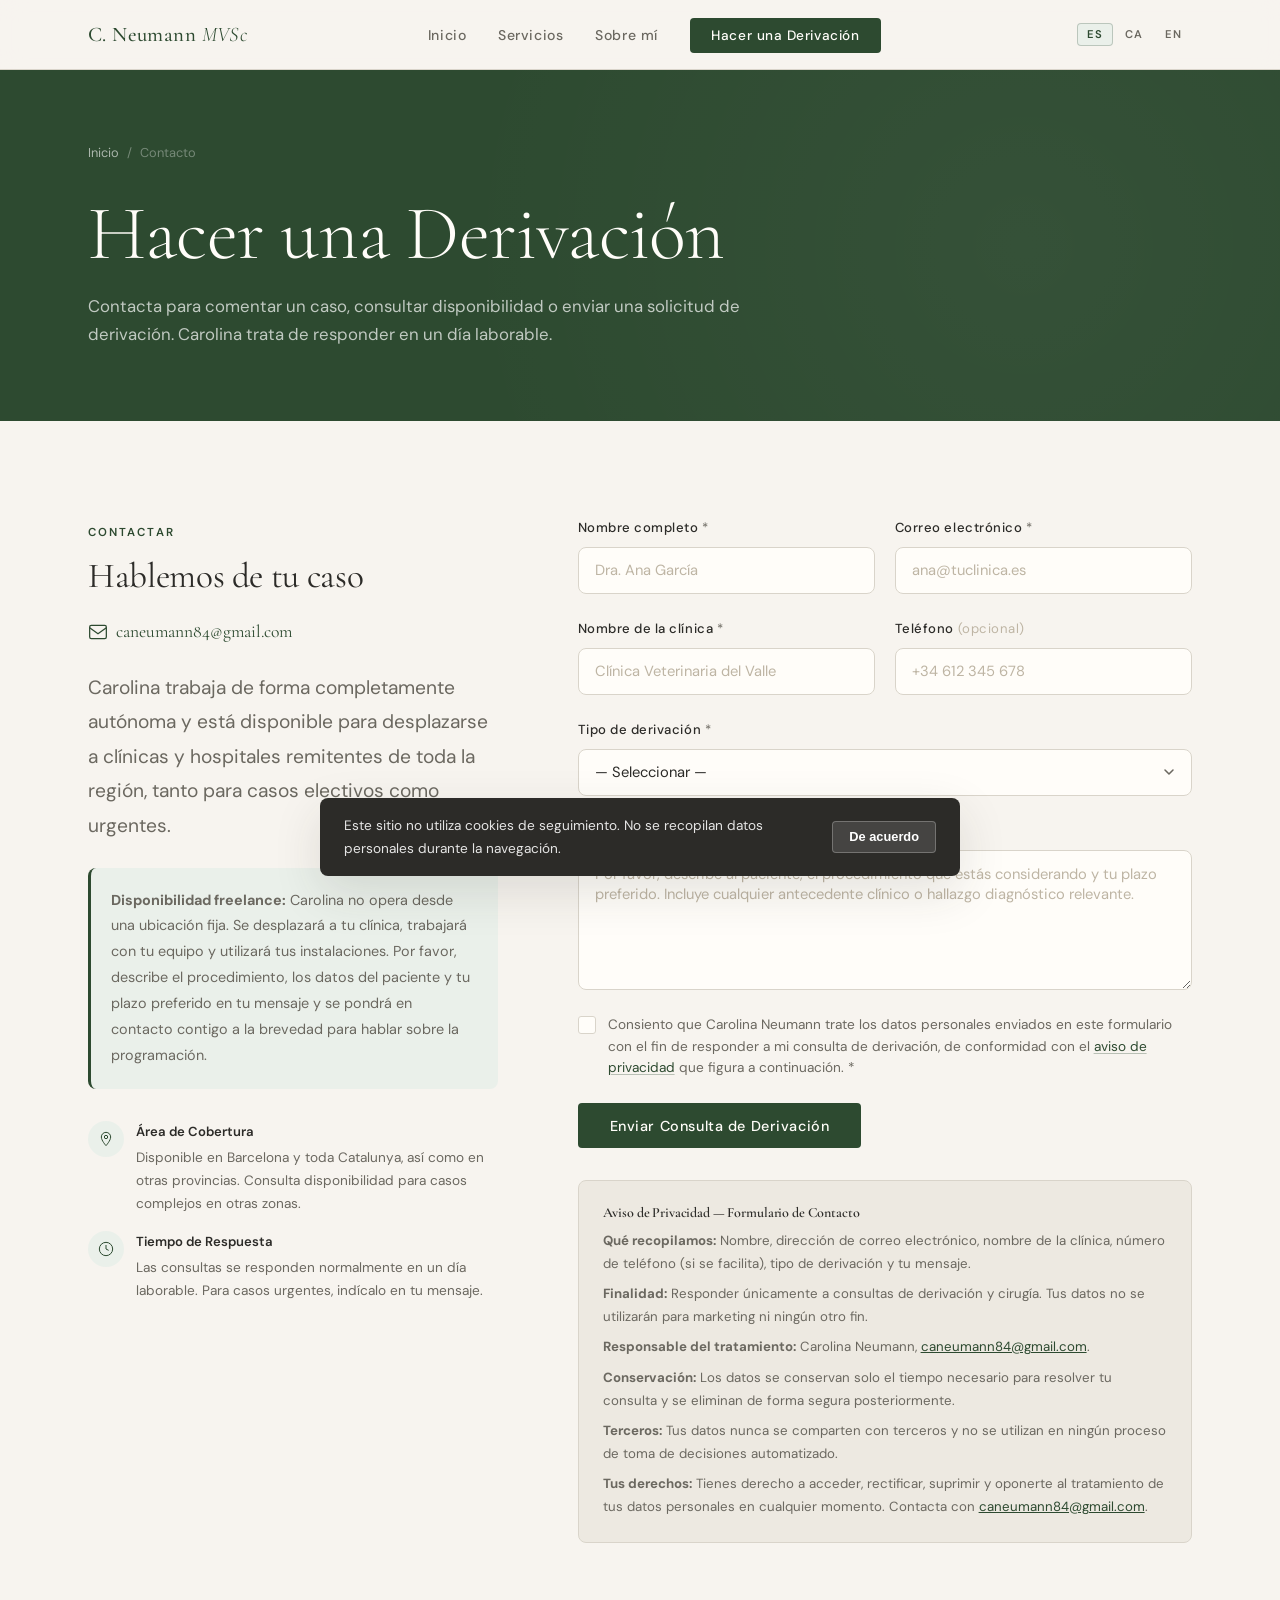
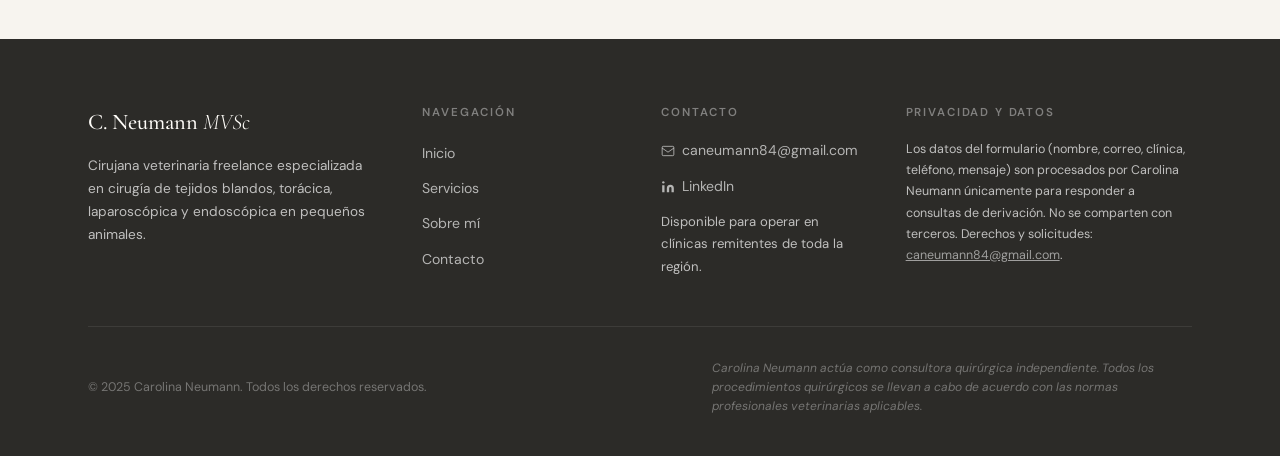
==== commit 15a6cd4b: "Add LinkedIn profile link across all pages and Schema.org sameAs - Footer: LinkedIn link with icon a" ====
--- a/contact.html
+++ b/contact.html
@@ -18,6 +18,7 @@
   <meta property="og:title"       content="Contacto y Derivaciones — Carolina Neumann MVSc" />
   <meta property="og:description" content="Contacta con Carolina Neumann para hacer una derivación quirúrgica o comentar un caso." />
   <meta property="og:url"         content="https://www.neumannvet.es/contact.html" />
+  <meta property="og:image"       content="https://www.neumannvet.es/img/carolina.jpg" />
 
   <meta name="twitter:card"        content="summary_large_image" />
   <meta name="twitter:title"       content="Contacto y Derivaciones — Carolina Neumann MVSc" />
@@ -28,6 +29,38 @@
   <link rel="preconnect" href="https://fonts.googleapis.com" />
   <link rel="preconnect" href="https://fonts.gstatic.com" crossorigin />
   <link rel="stylesheet" href="style.css" />
+
+  <!-- Schema.org structured data -->
+  <script type="application/ld+json">
+  {
+    "@context": "https://schema.org",
+    "@graph": [
+      {
+        "@type": "ContactPage",
+        "@id": "https://www.neumannvet.es/contact.html",
+        "url": "https://www.neumannvet.es/contact.html",
+        "name": "Contacto y Derivaciones — Carolina Neumann MVSc",
+        "isPartOf": { "@id": "https://www.neumannvet.es/#website" },
+        "about": { "@id": "https://www.neumannvet.es/#organization" },
+        "inLanguage": "es"
+      },
+      {
+        "@type": "VeterinaryOrganization",
+        "@id": "https://www.neumannvet.es/#organization",
+        "name": "Carolina Neumann — Cirujana Veterinaria",
+        "url": "https://www.neumannvet.es",
+        "email": "caneumann84@gmail.com",
+        "contactPoint": {
+          "@type": "ContactPoint",
+          "email": "caneumann84@gmail.com",
+          "contactType": "Derivaciones quirúrgicas",
+          "areaServed": "ES",
+          "availableLanguage": ["Spanish", "Catalan", "English"]
+        }
+      }
+    ]
+  }
+  </script>
 </head>
 <body>
 
@@ -291,6 +324,10 @@
             <svg width="14" height="14" viewBox="0 0 24 24" fill="none" stroke="currentColor" stroke-width="1.5" aria-hidden="true"><rect x="2" y="4" width="20" height="16" rx="2"/><path d="M2 7l10 7 10-7"/></svg>
             caneumann84@gmail.com
           </a>
+          <a href="https://www.linkedin.com/in/carolina-neumann-47534245/" class="footer__email" target="_blank" rel="noopener noreferrer" aria-label="Perfil de LinkedIn de Carolina Neumann">
+            <svg width="14" height="14" viewBox="0 0 24 24" fill="currentColor" aria-hidden="true"><path d="M16 8a6 6 0 0 1 6 6v7h-4v-7a2 2 0 0 0-2-2 2 2 0 0 0-2 2v7h-4v-7a6 6 0 0 1 6-6z"/><rect x="2" y="9" width="4" height="12"/><circle cx="4" cy="4" r="2"/></svg>
+            LinkedIn
+          </a>
           <p class="footer__tagline" style="font-size:0.82rem;">Disponible para operar en clínicas remitentes de toda la región.</p>
         </div>
         <div>
--- a/style.css
+++ b/style.css
@@ -1425,3 +1425,12 @@
     object-position: center 20%;
   }
 }
+
+/* Coming soon placeholder */
+.coming-soon-block {
+  padding: 2.5rem;
+  border: 1.5px dashed rgba(45,74,48,0.2);
+  border-radius: var(--radius-md);
+  text-align: center;
+  background: rgba(45,74,48,0.03);
+}
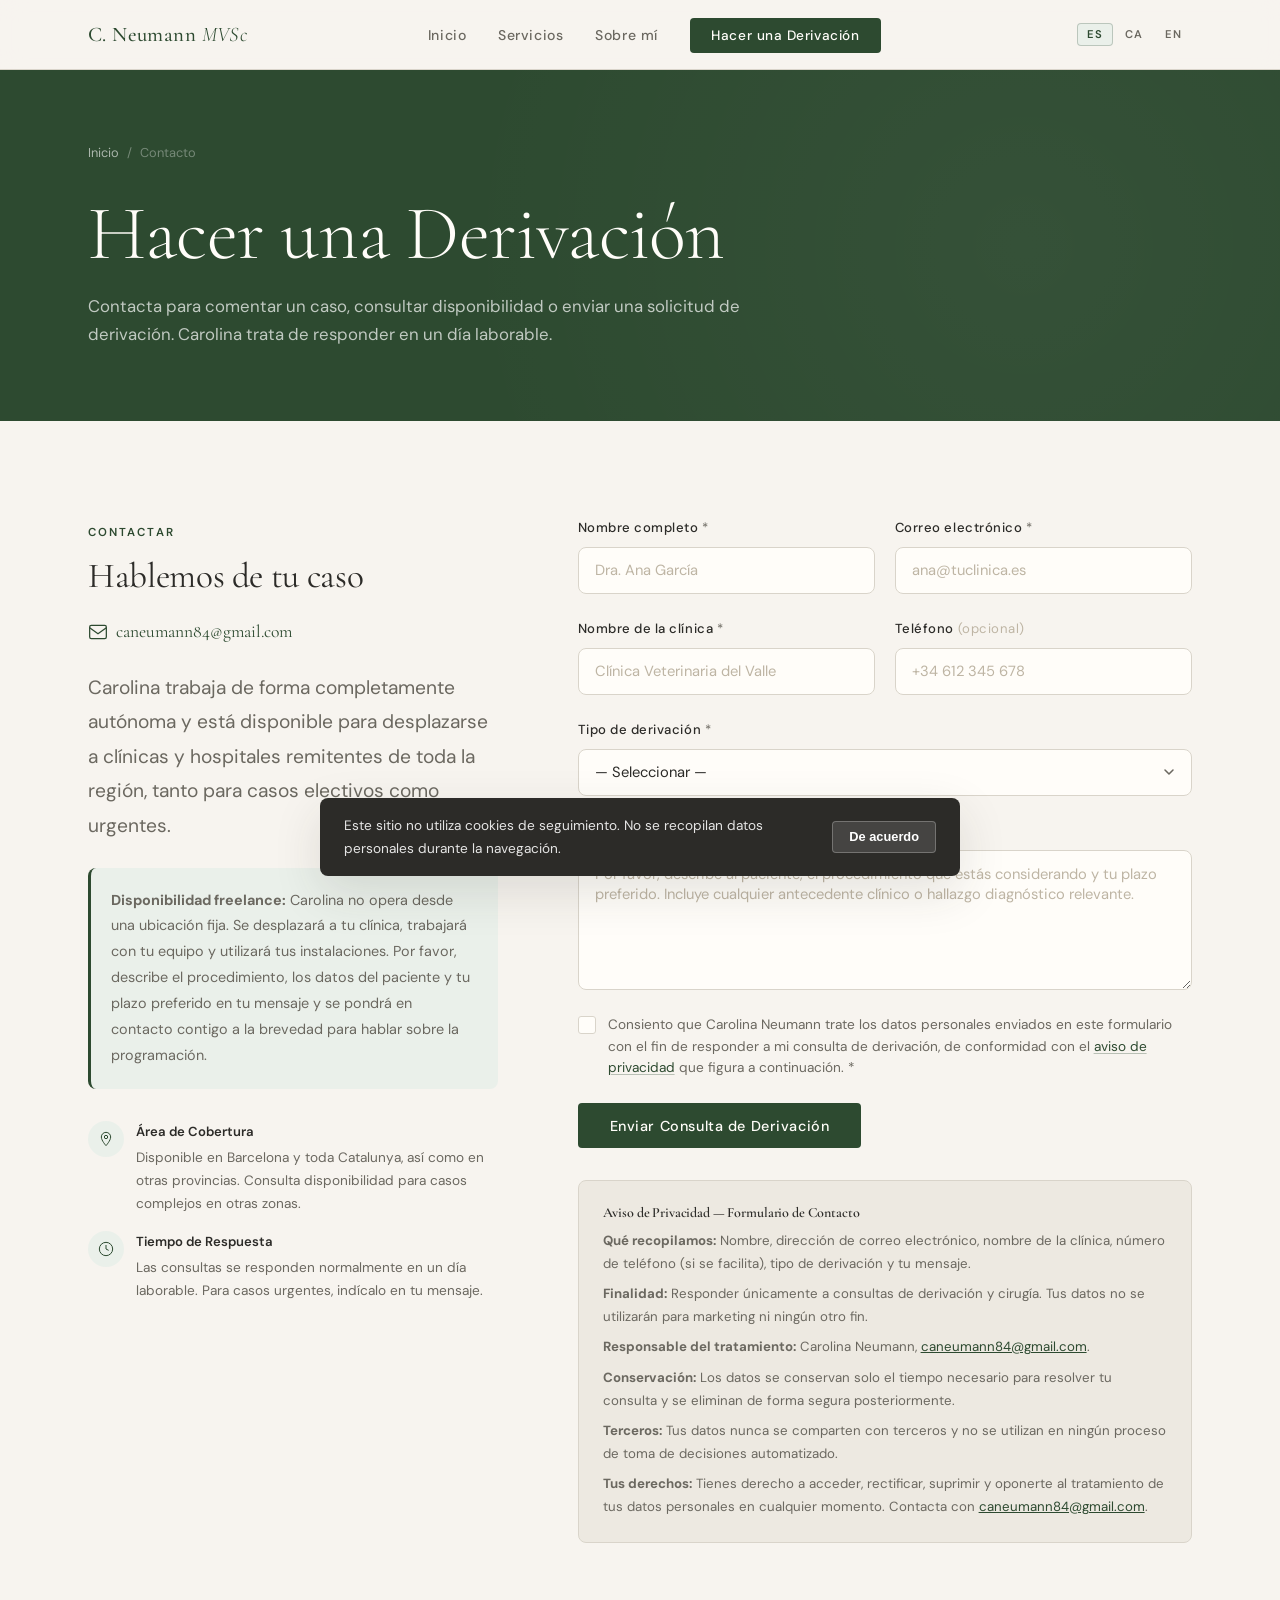
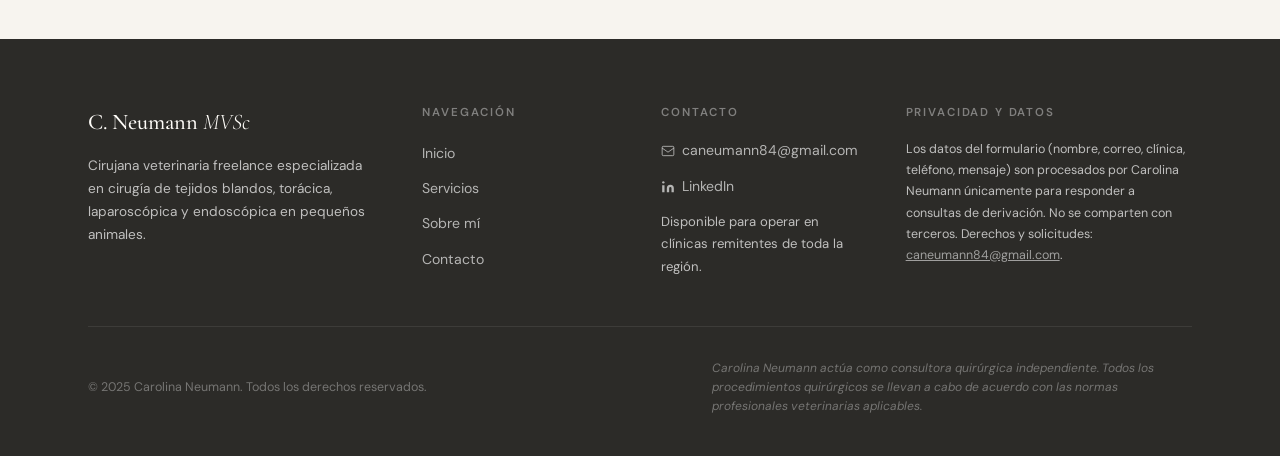
==== commit b763ce4a: "Fix GT translating lang buttons; improve Barcelona SEO keywords - Add translate="no" to all ES/CA/EN" ====
--- a/contact.html
+++ b/contact.html
@@ -3,7 +3,8 @@
 <head>
   <meta charset="UTF-8" />
   <meta name="viewport" content="width=device-width, initial-scale=1.0" />
-  <meta name="description" content="Contacta con Carolina Neumann para hacer una derivación quirúrgica o comentar un caso próximo. Disponible para operar en clínicas de toda la región." />
+  <meta name="description" content="Derivación quirúrgica veterinaria en Barcelona y Catalunya. Contacta con Carolina Neumann para cirugía laparoscópica, endoscopia o tejidos blandos directamente en tu clínica." />
+  <meta name="keywords" content="derivación quirúrgica veterinaria Barcelona, cirujana veterinaria freelance Barcelona, referral veterinario Barcelona, cirugía veterinaria a domicilio Barcelona" />
   <meta name="robots" content="index, follow" />
 
   <!-- Canonical & hreflang -->
@@ -81,9 +82,9 @@
         </ul>
       </nav>
       <div class="lang-switcher" role="group" aria-label="Seleccionar idioma">
-        <button class="lang-btn" data-lang="es" aria-pressed="true">ES</button>
-        <button class="lang-btn" data-lang="ca" aria-pressed="false">CA</button>
-        <button class="lang-btn" data-lang="en" aria-pressed="false">EN</button>
+        <button class="lang-btn" data-lang="es" aria-pressed="true" translate="no">ES</button>
+        <button class="lang-btn" data-lang="ca" aria-pressed="false" translate="no">CA</button>
+        <button class="lang-btn" data-lang="en" aria-pressed="false" translate="no">EN</button>
       </div>
       <button class="nav__hamburger" aria-label="Abrir menú de navegación" aria-expanded="false" aria-controls="mobileMenu">
         <span></span><span></span><span></span>
